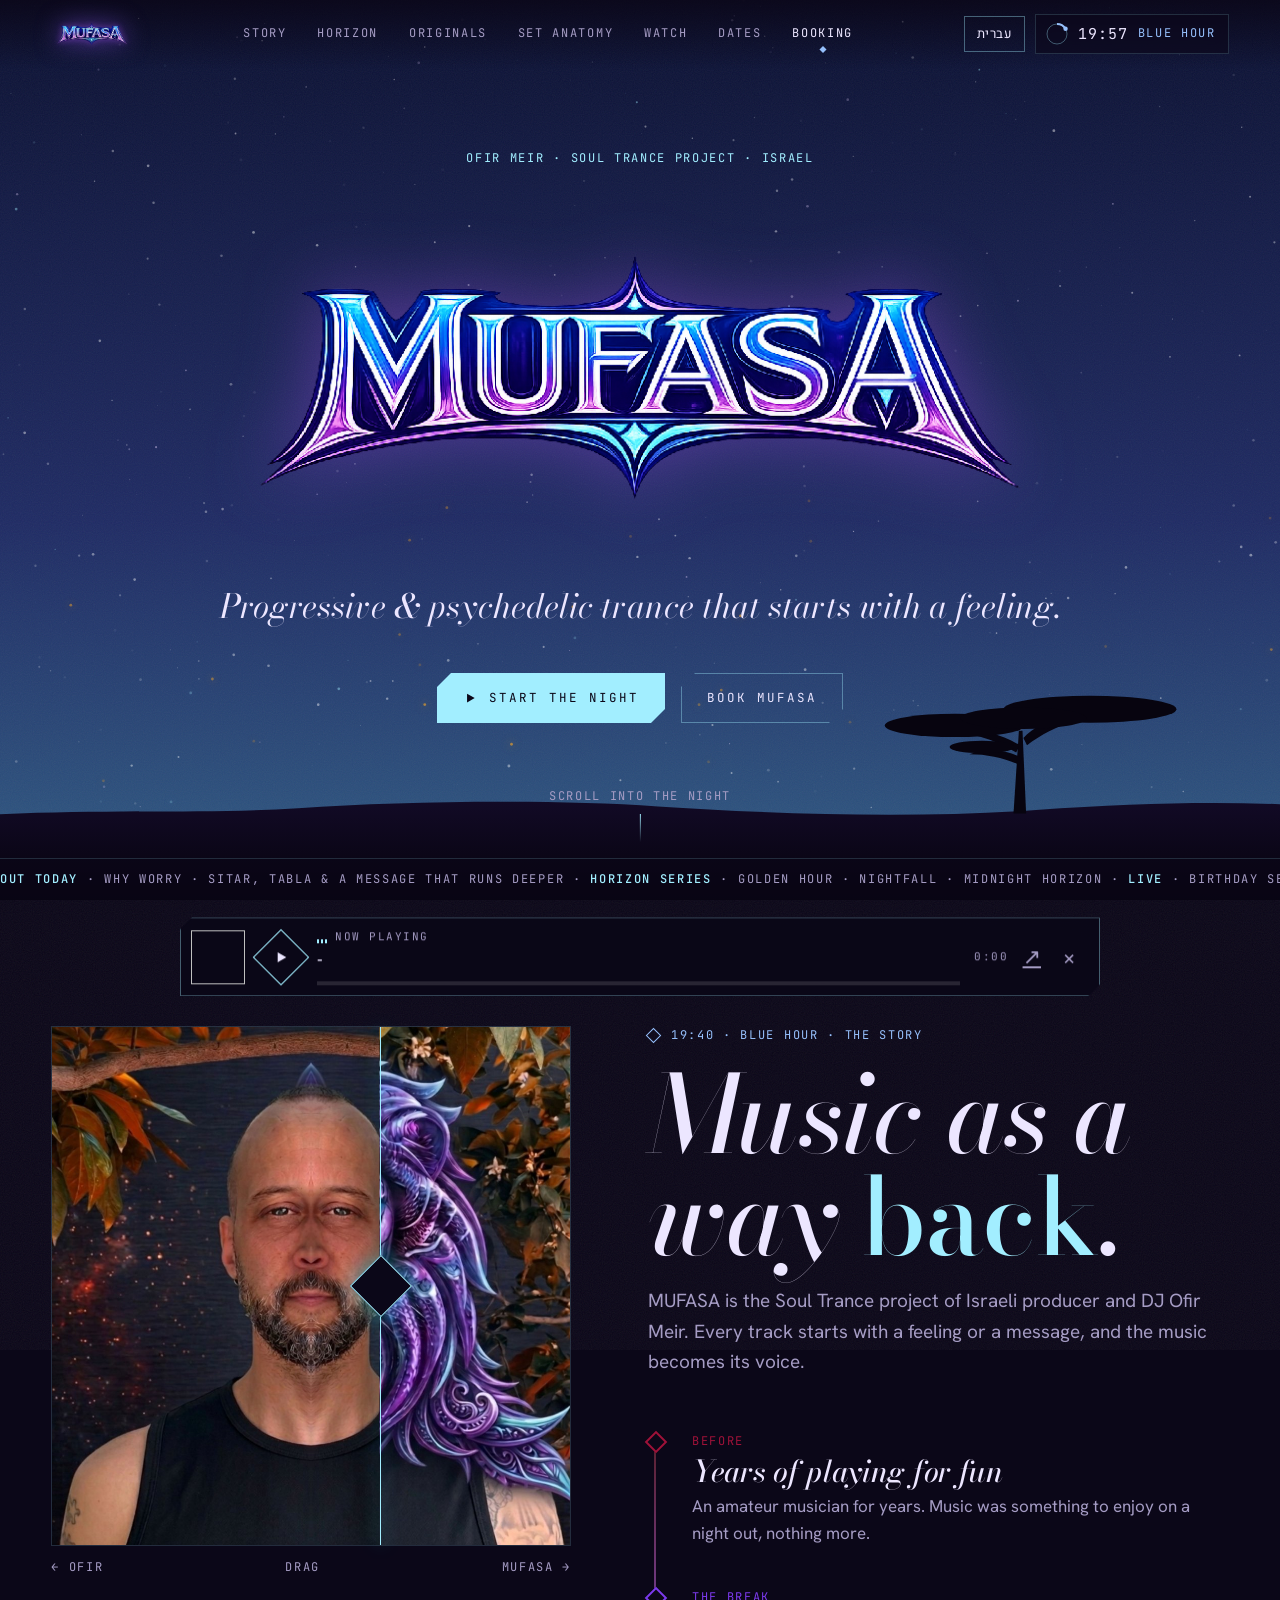
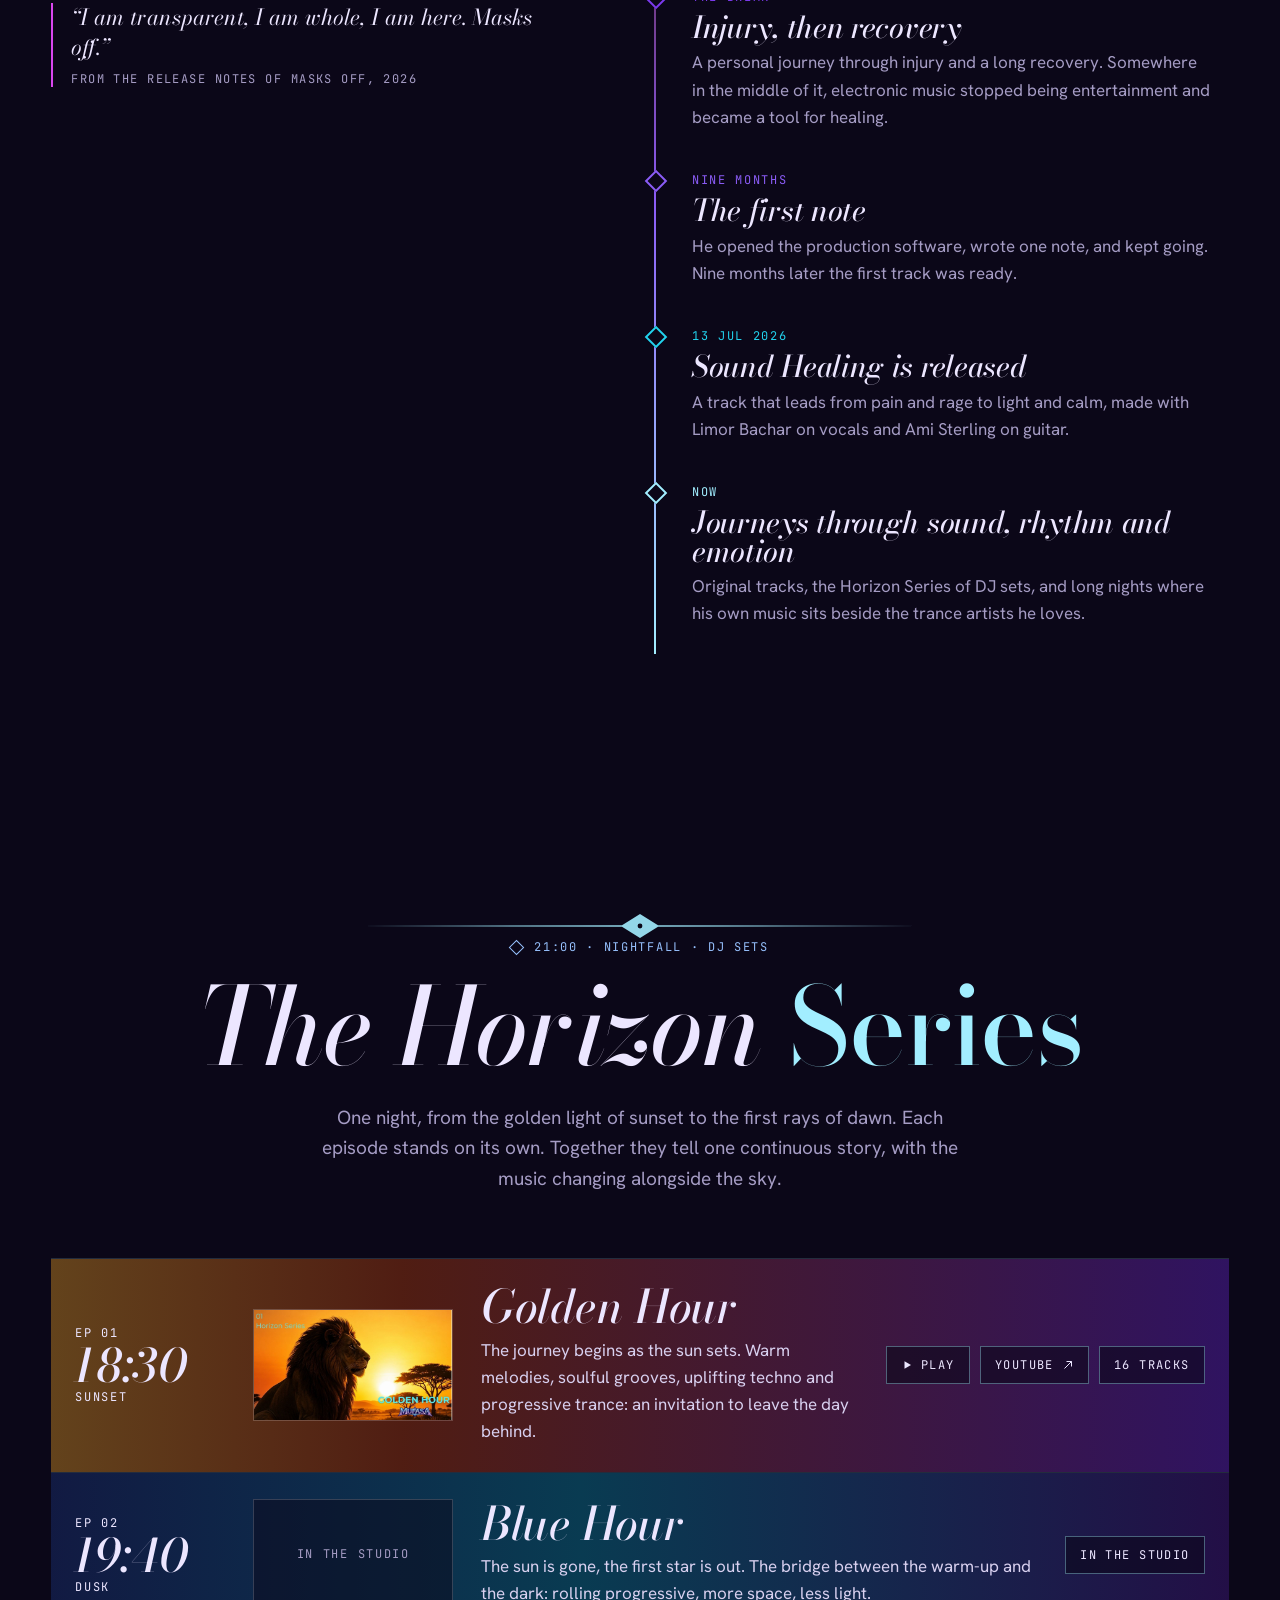
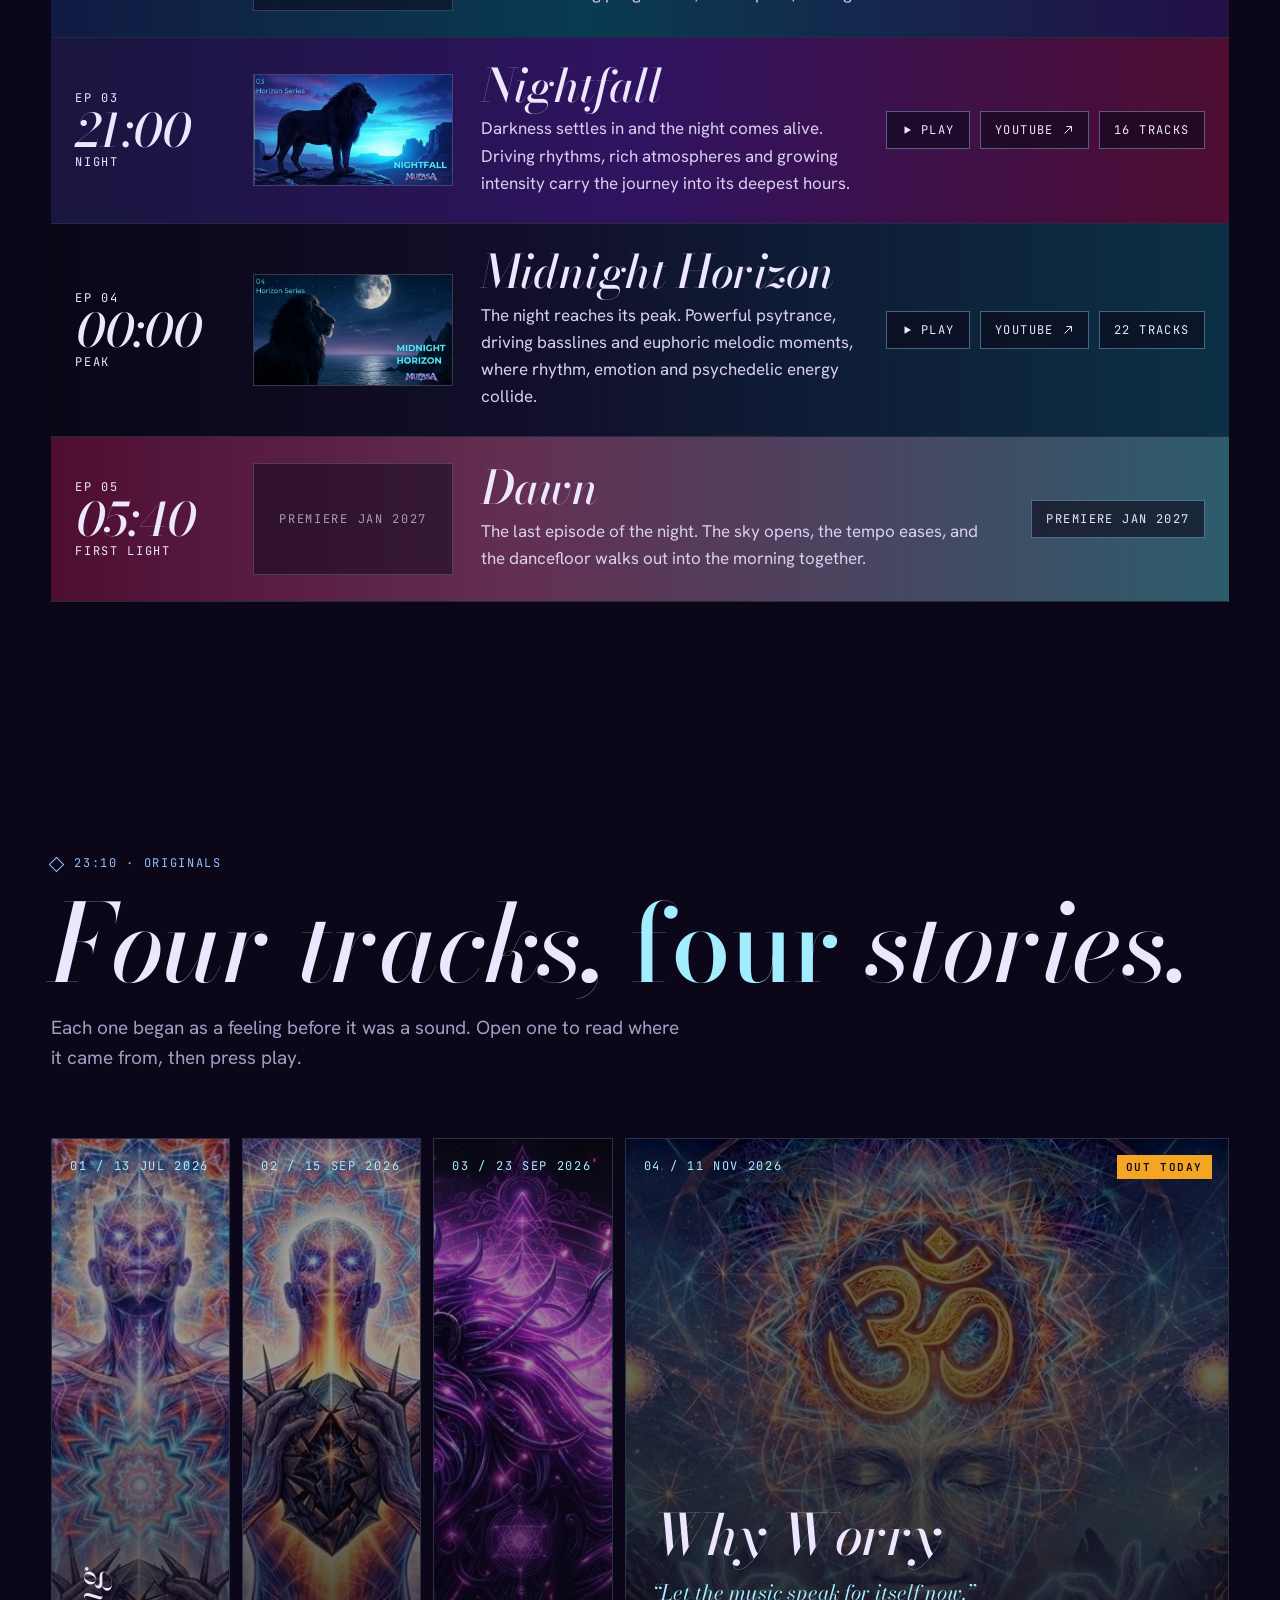
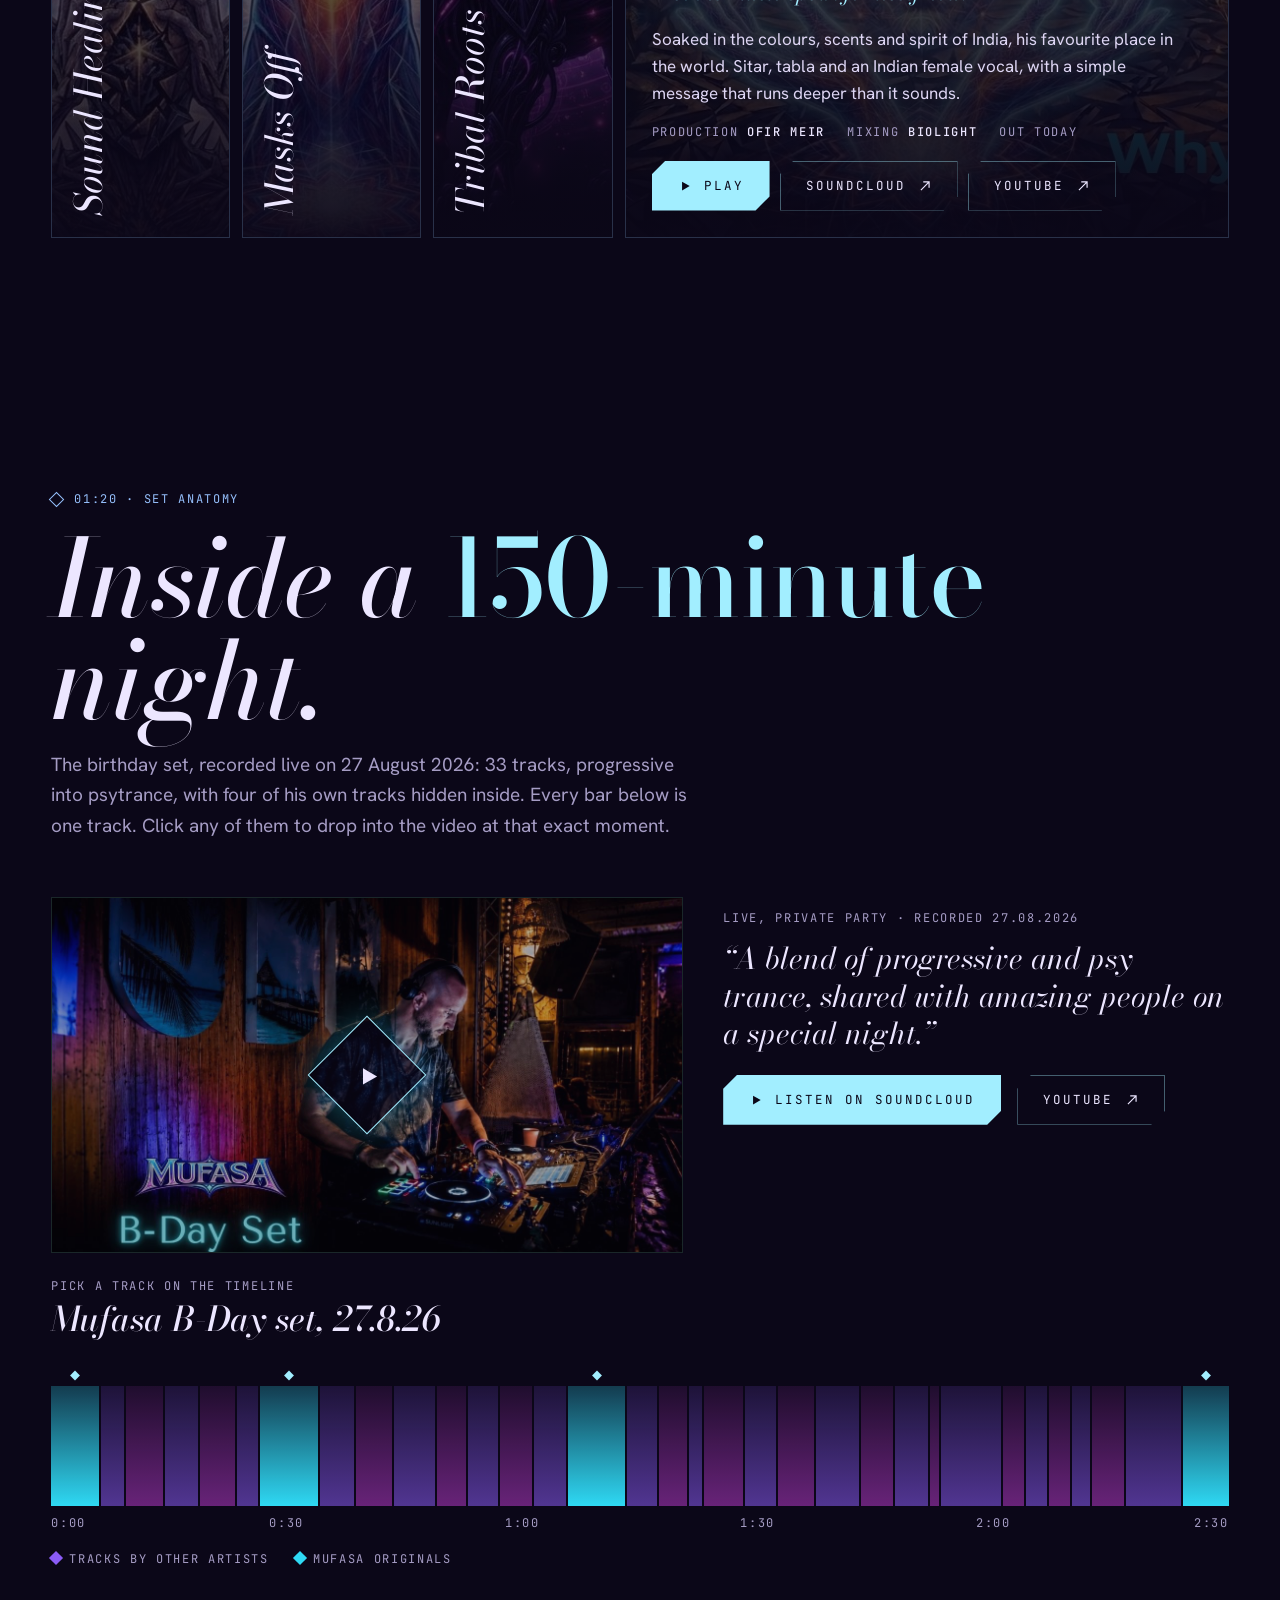
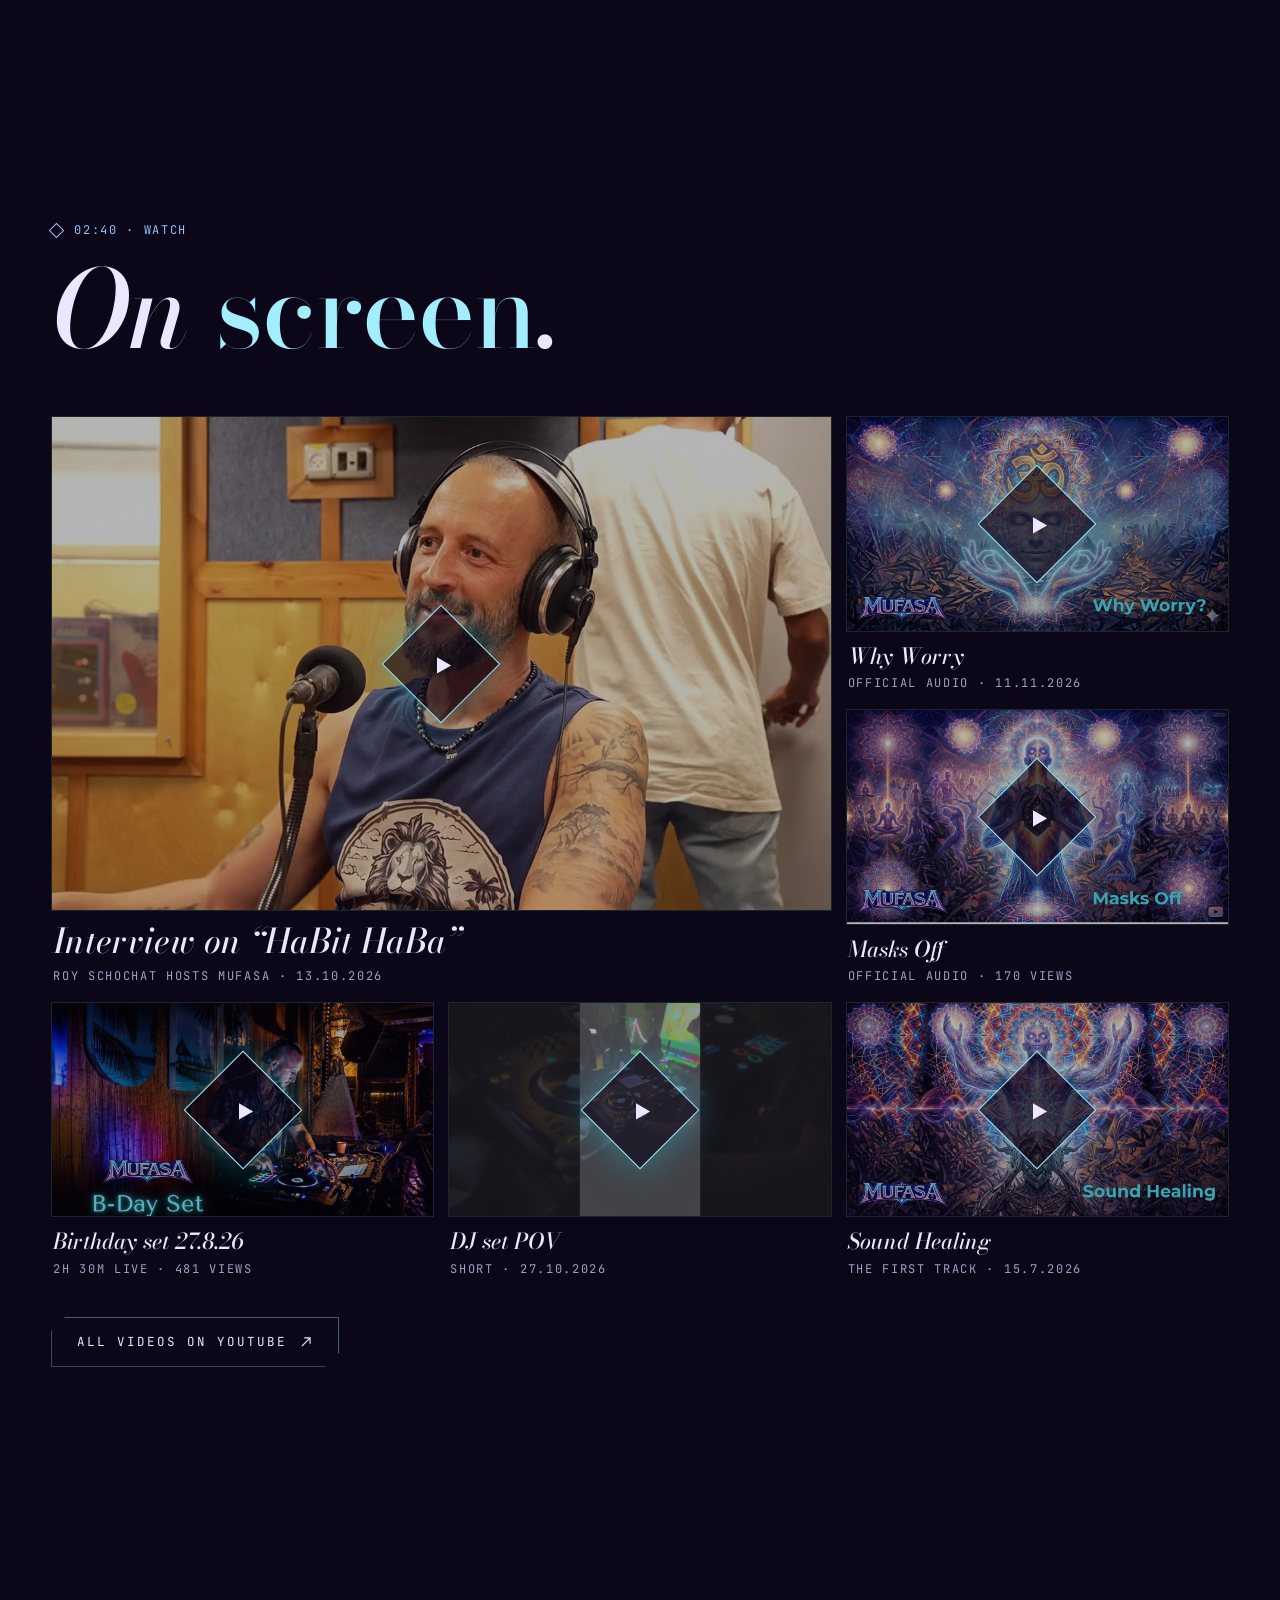
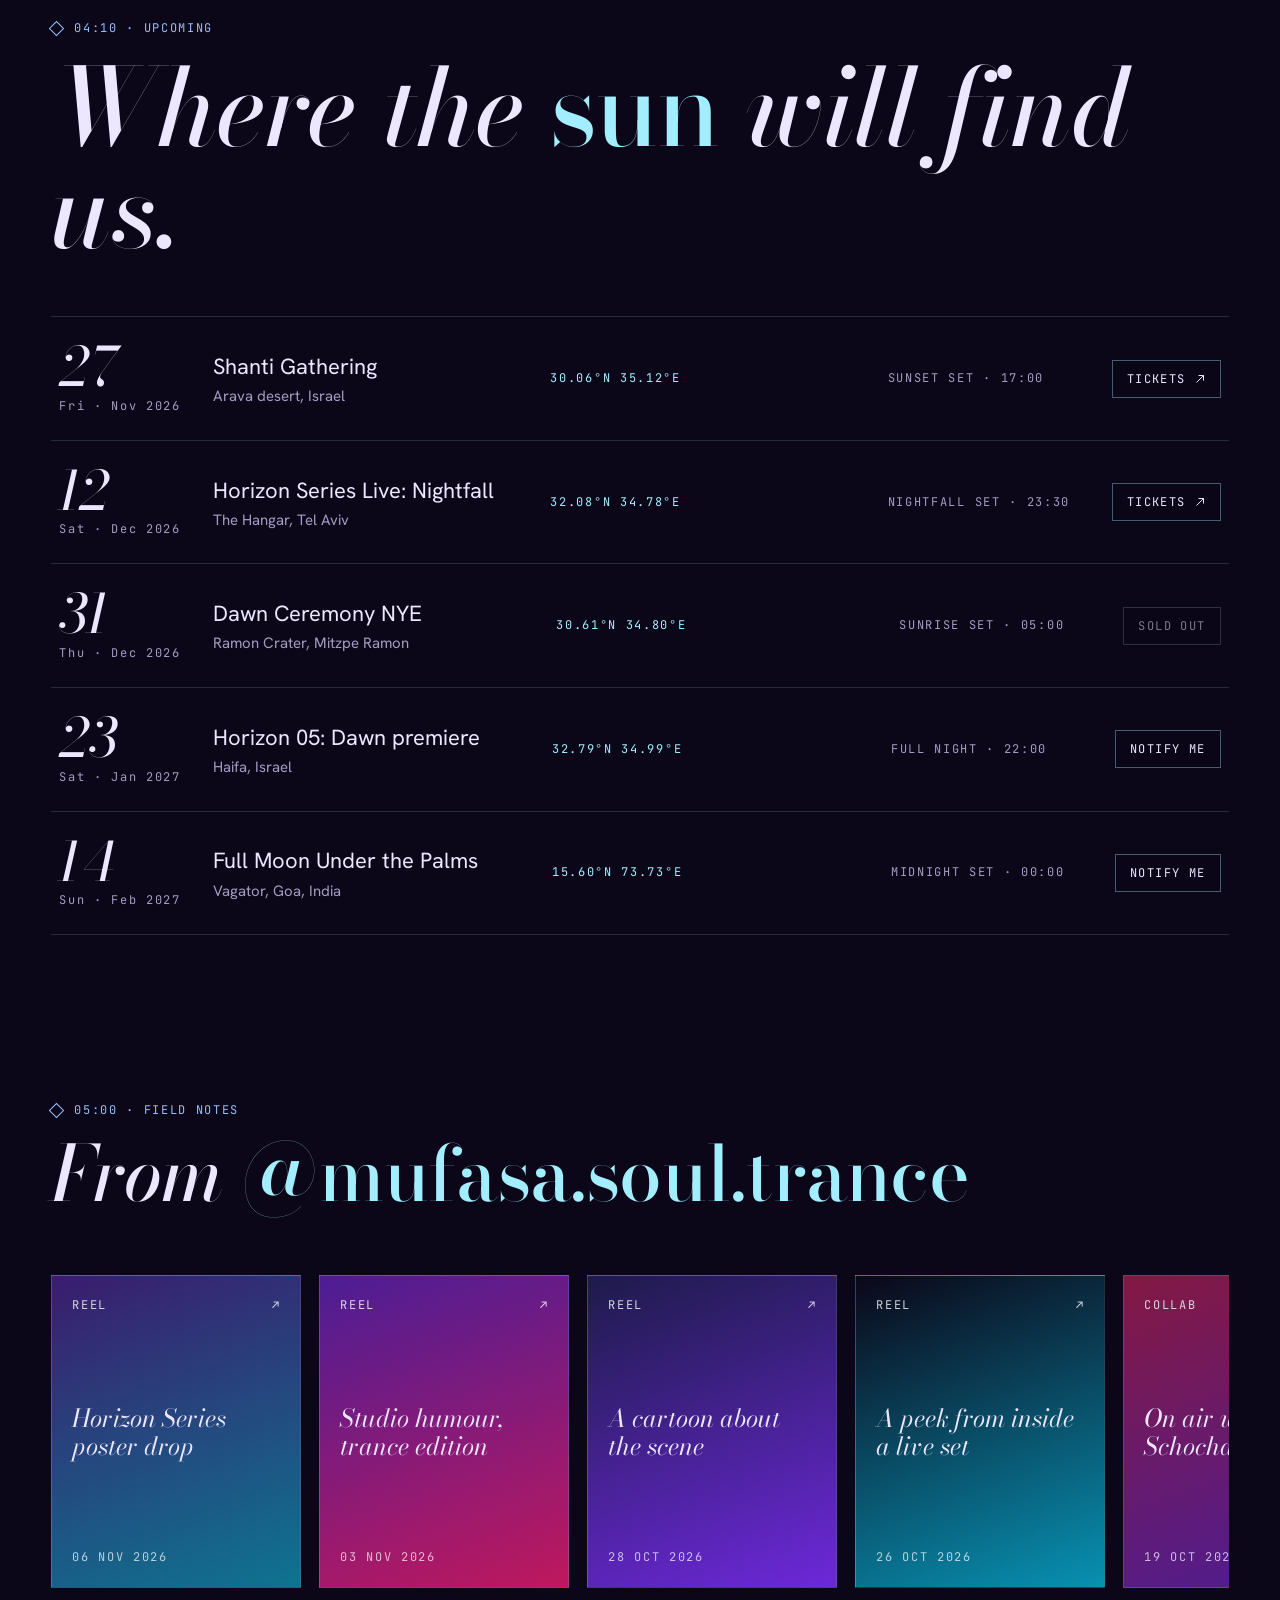
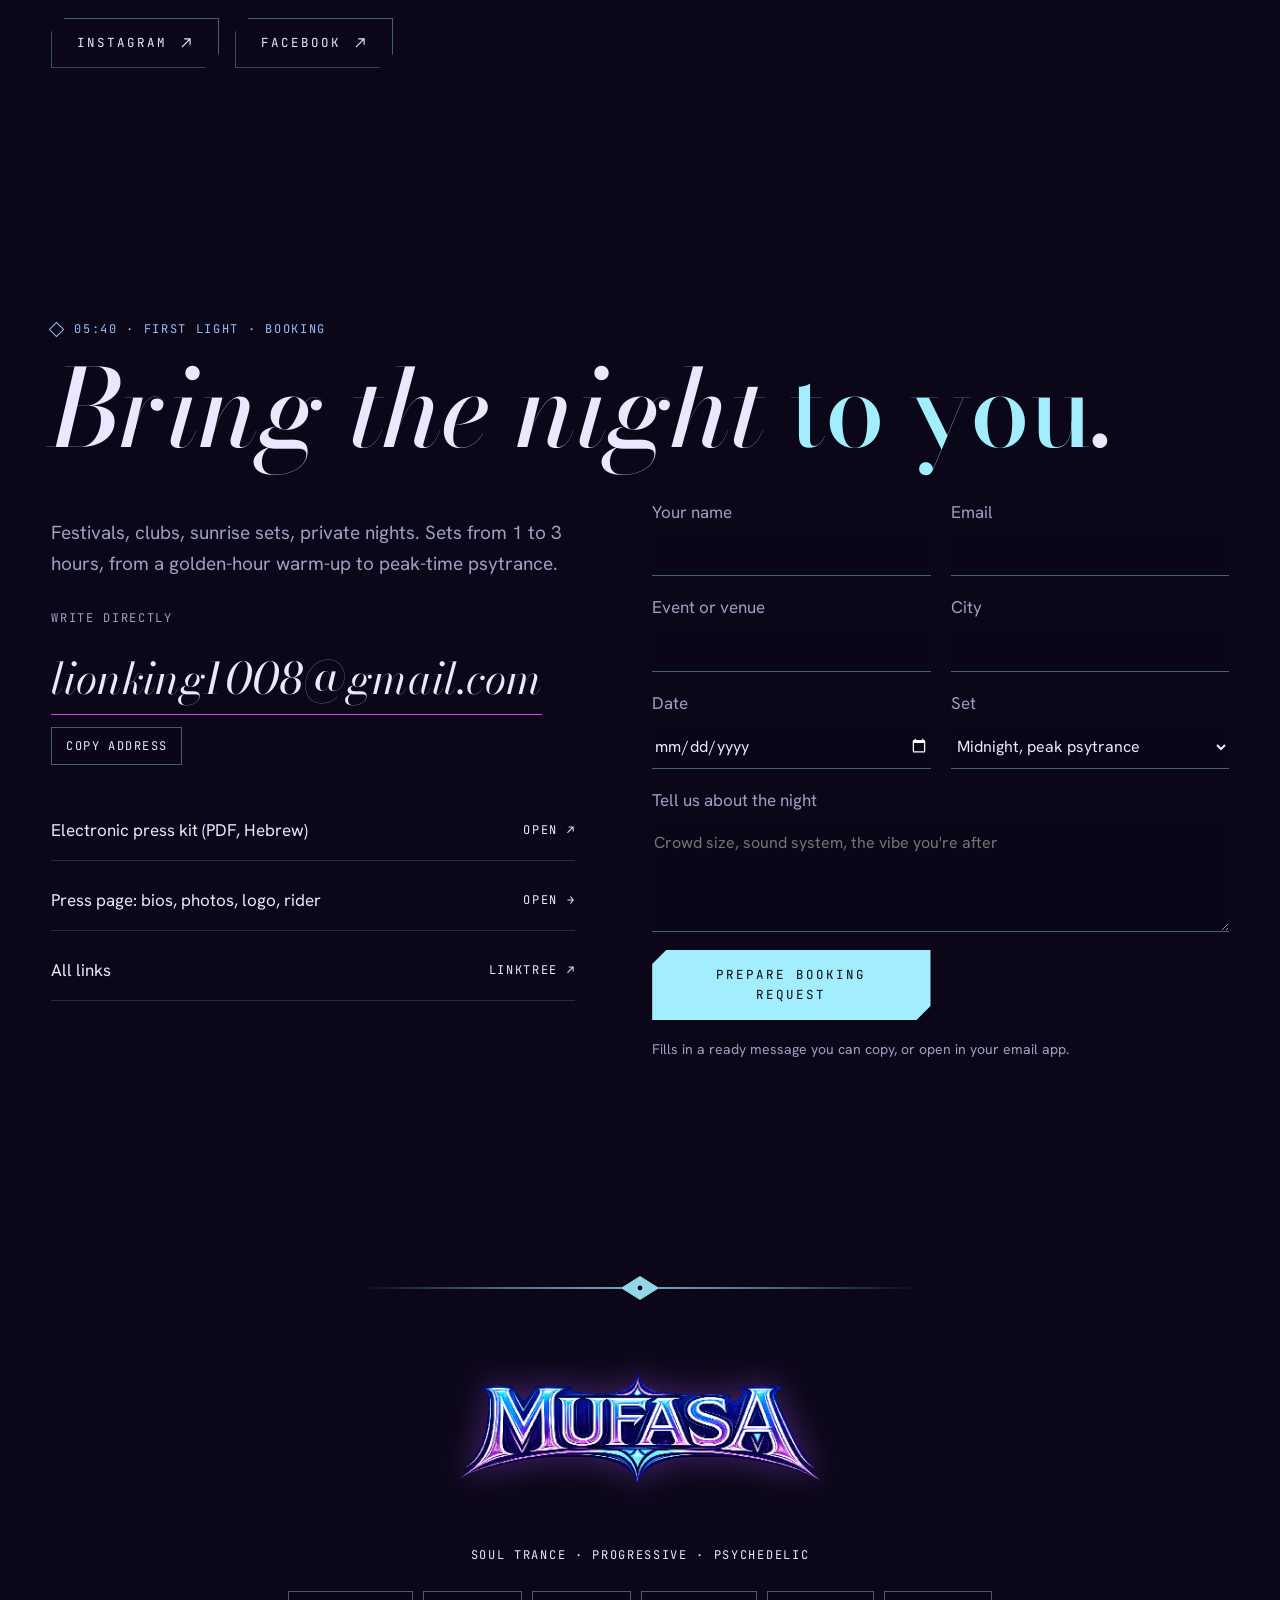
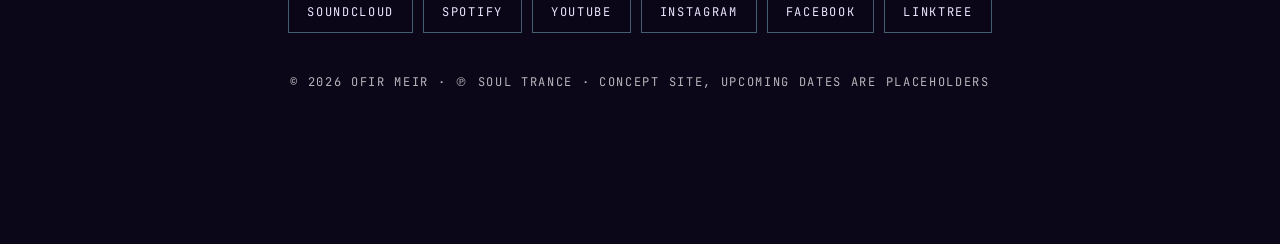
==== index.html @ 912bd228 "MUFASA concept site: one night from sunset to dawn, English and Hebrew Co-Authored-By: Claude Opus 5" ====
<!doctype html>
<html lang="en" dir="ltr">
<head>
<meta charset="utf-8">
<meta name="viewport" content="width=device-width, initial-scale=1">
<title>MUFASA Soul Trance</title>
<meta name="description" content="MUFASA is the Soul Trance project of Israeli producer and DJ Ofir Meir. Progressive and psychedelic trance with emotional storytelling.">
<meta property="og:title" content="MUFASA | Soul Trance">
<meta property="og:image" content="assets/img/ofir-lion.jpg">
<meta name="theme-color" content="#0b0718">
<link rel="icon" href="assets/img/favicon.svg" type="image/svg+xml">
<link rel="preconnect" href="https://fonts.googleapis.com">
<link rel="preconnect" href="https://fonts.gstatic.com" crossorigin>
<link href="https://fonts.googleapis.com/css2?family=Bodoni+Moda:ital,opsz,wght@0,6..96,400..700;1,6..96,400..700&family=Frank+Ruhl+Libre:wght@400;500;700&family=Heebo:wght@400;500;600&family=Hanken+Grotesk:wght@400;500;600&family=JetBrains+Mono:wght@400;500&display=swap" rel="stylesheet">
<link rel="stylesheet" href="assets/css/site.css">
<!--HEAD-END-->
</head>
<body>

<div class="sky" aria-hidden="true"></div>
<canvas id="skyCanvas" aria-hidden="true"></canvas>
<div class="grain" aria-hidden="true"></div>

<svg width="0" height="0" style="position:absolute" aria-hidden="true">
  <symbol id="spark" viewBox="0 0 560 24">
    <path d="M0 12 L262 11.2 L280 0 L298 11.2 L560 12 L298 12.8 L280 24 L262 12.8 Z" fill="currentColor" opacity=".9"/>
    <circle cx="280" cy="12" r="2.4" fill="#0b0718"/>
  </symbol>
  <symbol id="i-play" viewBox="0 0 24 24"><path d="M7 4.5v15l13-7.5z" fill="currentColor"/></symbol>
  <symbol id="i-pause" viewBox="0 0 24 24"><path d="M6 4h4.5v16H6zM13.5 4H18v16h-4.5z" fill="currentColor"/></symbol>
  <symbol id="i-arrow" viewBox="0 0 24 24"><path d="M5 19L19 5M9 5h10v10" stroke="currentColor" stroke-width="2" fill="none"/></symbol>
</svg>

<header class="bar">
  <a class="bar__mark" href="#top" aria-label="MUFASA"><img src="assets/img/mufasa-logo.png" alt="MUFASA"></a>
  <nav id="nav" class="mono" aria-label="Main">
    <a href="#story" data-i18n="nav.story">Story</a>
    <a href="#horizon" data-i18n="nav.horizon">Horizon</a>
    <a href="#originals" data-i18n="nav.originals">Originals</a>
    <a href="#anatomy" data-i18n="nav.anatomy">Set anatomy</a>
    <a href="#watch" data-i18n="nav.watch">Watch</a>
    <a href="#dates" data-i18n="nav.dates">Dates</a>
    <a href="#book" data-i18n="nav.book">Booking</a>
  </nav>
  <div class="bar__right">
    <button class="lang mono" id="langBtn" type="button" lang="he" aria-label="Switch language">עברית</button>
    <div class="clock">
      <svg class="clock__dial" viewBox="0 0 22 22" aria-hidden="true">
        <circle cx="11" cy="11" r="10" fill="none" stroke="rgba(162,238,255,.35)"/>
        <path id="dialArc" d="" fill="none" stroke="var(--phase-accent)" stroke-width="2"/>
        <circle id="dialDot" cx="11" cy="1" r="2.2" fill="var(--phase-accent)"/>
      </svg>
      <span class="clock__time" id="clockTime">18:30</span>
      <span class="clock__phase mono" id="clockPhase">Golden hour</span>
    </div>
    <button class="burger mono" id="burger" type="button" aria-expanded="false" aria-controls="nav" data-i18n="nav.menu">Menu</button>
  </div>
</header>

<main id="top">

  <section class="hero" data-phase="0">
    <div class="hero__inner">
      <p class="hero__kicker mono" data-i18n="hero.kicker">Ofir Meir &middot; Soul Trance Project &middot; Israel</p>
      <h1><img class="hero__logo" src="assets/img/mufasa-logo.png" alt="MUFASA"></h1>
      <p class="hero__line" data-i18n="hero.line">Progressive &amp; psychedelic trance that starts with a feeling.</p>
      <div class="hero__cta">
        <a class="btn" data-play="ep-01" href="https://soundcloud.com/mufasa_ofir_meir/01-rec-2026-11-05" target="_blank" rel="noopener"><svg><use href="#i-play"/></svg> <span data-i18n="hero.start">Start the night</span></a>
        <a class="btn btn--ghost" href="#book" data-i18n="hero.book">Book MUFASA</a>
      </div>
    </div>
    <svg class="horizon-svg" viewBox="0 0 1600 340" preserveAspectRatio="xMidYMax slice" aria-hidden="true">
      <defs>
        <linearGradient id="ground" x1="0" y1="0" x2="0" y2="1">
          <stop offset="0" stop-color="#120a26"/><stop offset="1" stop-color="#05030b"/>
        </linearGradient>
      </defs>
      <path d="M0 250 C180 236 300 246 420 238 S700 228 820 236 1100 250 1240 240 1480 230 1600 238 V340 H0Z" fill="url(#ground)"/>
      <g fill="#07040f">
        <path d="M1215 244 l6-92 4 0 4 92z"/>
        <path d="M1222 168 c-30 -18 -64 -20 -96 -14 c34 -2 62 4 92 22z M1226 160 c26 -26 70 -34 112 -30 c-40 4 -76 14 -108 38z M1224 182 c-18 -10 -40 -10 -58 -4 c20 0 38 4 56 12z"/>
        <ellipse cx="1150" cy="146" rx="78" ry="13"/>
        <ellipse cx="1300" cy="128" rx="96" ry="15"/>
        <ellipse cx="1226" cy="138" rx="70" ry="12"/>
        <ellipse cx="1180" cy="170" rx="36" ry="7"/>
      </g>
      <path id="grass" fill="#07040f" d=""/>
    </svg>
    <div class="scroll-hint mono"><span data-i18n="hero.scroll">Scroll into the night</span><i></i></div>
    <div class="hero__ticker mono" aria-hidden="true"><span id="ticker"></span></div>
  </section>

  <section id="story" data-phase="1">
    <div class="wrap story__grid">
      <div class="rv">
        <div class="masks" id="masks" role="slider" tabindex="0" aria-label="Masks off" aria-valuemin="0" aria-valuemax="100" aria-valuenow="50">
          <img src="assets/img/mask-human.jpg" alt="Ofir Meir">
          <img class="masks__lion" src="assets/img/mask-lion.jpg" alt="The MUFASA lion">
          <div class="masks__handle"></div>
        </div>
        <div class="masks__labels mono"><span data-i18n="masks.l">&larr; Ofir</span><span data-i18n="masks.m">Drag</span><span data-i18n="masks.r">Mufasa &rarr;</span></div>
        <p class="masks__quote" data-i18n="masks.q">&ldquo;I am transparent, I am whole, I am here. Masks off.&rdquo;<small>From the release notes of Masks Off, 2026</small></p>
      </div>
      <div>
        <p class="eyebrow mono rv" data-i18n="story.eyebrow">19:40 &middot; Blue hour &middot; The story</p>
        <h2 class="rv" data-i18n="story.h2">Music as a way <em>back</em>.</h2>
        <p class="lede rv" data-i18n="story.lede">MUFASA is the Soul Trance project of Israeli producer and DJ Ofir Meir. Every track starts with a feeling or a message, and the music becomes its voice.</p>
        <ol class="path">
          <li class="rv" style="--dot:#9f1239"><span class="mono" data-i18n="p1.k">Before</span><h3 data-i18n="p1.h">Years of playing for fun</h3><p data-i18n="p1.p">An amateur musician for years. Music was something to enjoy on a night out, nothing more.</p></li>
          <li class="rv" style="--dot:#7c3aed"><span class="mono" data-i18n="p2.k">The break</span><h3 data-i18n="p2.h">Injury, then recovery</h3><p data-i18n="p2.p">A personal journey through injury and a long recovery. Somewhere in the middle of it, electronic music stopped being entertainment and became a tool for healing.</p></li>
          <li class="rv" style="--dot:#8b5cf6"><span class="mono" data-i18n="p3.k">Nine months</span><h3 data-i18n="p3.h">The first note</h3><p data-i18n="p3.p">He opened the production software, wrote one note, and kept going. Nine months later the first track was ready.</p></li>
          <li class="rv" style="--dot:#22d3ee"><span class="mono" data-i18n="p4.k">13 Jul 2026</span><h3 data-i18n="p4.h">Sound Healing is released</h3><p data-i18n="p4.p">A track that leads from pain and rage to light and calm, made with Limor Bachar on vocals and Ami Sterling on guitar.</p></li>
          <li class="rv" style="--dot:#a2eeff"><span class="mono" data-i18n="p5.k">Now</span><h3 data-i18n="p5.h">Journeys through sound, rhythm and emotion</h3><p data-i18n="p5.p">Original tracks, the Horizon Series of DJ sets, and long nights where his own music sits beside the trance artists he loves.</p></li>
        </ol>
      </div>
    </div>
  </section>

  <section id="horizon" data-phase="2">
    <div class="wrap">
      <svg class="spark rv" aria-hidden="true"><use href="#spark"/></svg>
      <p class="eyebrow mono rv center" data-i18n="hz.eyebrow">21:00 &middot; Nightfall &middot; DJ sets</p>
      <h2 class="rv center" data-i18n="hz.h2">The Horizon <em>Series</em></h2>
      <p class="lede rv center" data-i18n="hz.lede">One night, from the golden light of sunset to the first rays of dawn. Each episode stands on its own. Together they tell one continuous story, with the music changing alongside the sky.</p>
      <div class="strata" id="strata"></div>
    </div>
  </section>

  <section id="originals" data-phase="3">
    <div class="wrap">
      <p class="eyebrow mono rv" data-i18n="or.eyebrow">23:10 &middot; Originals</p>
      <h2 class="rv" data-i18n="or.h2">Four tracks, <em>four</em> stories.</h2>
      <p class="lede rv" data-i18n="or.lede">Each one began as a feeling before it was a sound. Open one to read where it came from, then press play.</p>
      <div class="slabs" id="slabs"></div>
    </div>
  </section>

  <section id="anatomy" data-phase="3.4">
    <div class="wrap">
      <p class="eyebrow mono rv" data-i18n="an.eyebrow">01:20 &middot; Set anatomy</p>
      <h2 class="rv" data-i18n="an.h2">Inside a <em>150-minute</em> night.</h2>
      <p class="lede rv" data-i18n="an.lede">The birthday set, recorded live on 27 August 2026: 33 tracks, progressive into psytrance, with four of his own tracks hidden inside. Every bar below is one track. Click any of them to drop into the video at that exact moment.</p>
      <div class="anatomy__stage">
        <div class="rv">
          <div class="yt-frame" id="bdayFrame"></div>
          <div class="now-track" id="nowTrack"><span class="mono" data-i18n="an.pick">Pick a track on the timeline</span><strong>Mufasa B-Day set, 27.8.26</strong></div>
        </div>
        <div class="rv">
          <p class="mono" style="color:var(--mist)" data-i18n="an.meta">Live, private party &middot; Recorded 27.08.2026</p>
          <p class="big-quote" data-i18n="an.quote">&ldquo;A blend of progressive and psy trance, shared with amazing people on a special night.&rdquo;</p>
          <div class="hero__cta start">
            <a class="btn" data-play="bday" href="https://soundcloud.com/mufasa_ofir_meir/mufasa-b-day-set-27-8-26" target="_blank" rel="noopener"><svg><use href="#i-play"/></svg> <span data-i18n="an.sc">Listen on SoundCloud</span></a>
            <a class="btn btn--ghost" href="https://www.youtube.com/watch?v=07K_ATuu5UI" target="_blank" rel="noopener">YouTube <svg><use href="#i-arrow"/></svg></a>
          </div>
        </div>
      </div>
      <div class="timeline rv">
        <div class="timeline__bar" id="timeline" role="list" aria-label="Birthday set tracks"></div>
        <div class="timeline__ticks mono" id="ticks"></div>
        <div class="timeline__legend mono"><span><i></i><span data-i18n="an.lg1">Tracks by other artists</span></span><span><i class="c"></i><span data-i18n="an.lg2">MUFASA originals</span></span></div>
      </div>
    </div>
  </section>

  <section id="watch" data-phase="3.8">
    <div class="wrap">
      <p class="eyebrow mono rv" data-i18n="w.eyebrow">02:40 &middot; Watch</p>
      <h2 class="rv" data-i18n="w.h2">On <em>screen</em>.</h2>
      <div class="reel" id="reel"></div>
      <div class="hero__cta rv start" style="margin-top:36px">
        <a class="btn btn--ghost" href="https://www.youtube.com/@MufasaSoulTrance" target="_blank" rel="noopener"><span data-i18n="w.all">All videos on YouTube</span> <svg><use href="#i-arrow"/></svg></a>
      </div>
    </div>
  </section>

  <section id="dates" data-phase="4.2">
    <div class="wrap">
      <p class="eyebrow mono rv" data-i18n="d.eyebrow">04:10 &middot; Upcoming</p>
      <h2 class="rv" data-i18n="d.h2">Where the <em>sun</em> will find us.</h2>
      <div class="dates" id="datesList"></div>
    </div>
  </section>

  <section id="notes" data-phase="4.5" style="padding-top:40px">
    <div class="wrap">
      <p class="eyebrow mono rv" data-i18n="n.eyebrow">05:00 &middot; Field notes</p>
      <h2 class="rv h2-sm" data-i18n="n.h2">From <em>@mufasa.soul.trance</em></h2>
      <div class="notes" id="notesList"></div>
      <div class="hero__cta start">
        <a class="btn btn--ghost" href="https://www.instagram.com/mufasa.soul.trance/" target="_blank" rel="noopener">Instagram <svg><use href="#i-arrow"/></svg></a>
        <a class="btn btn--ghost" href="https://www.facebook.com/profile.php?id=61590630098518" target="_blank" rel="noopener">Facebook <svg><use href="#i-arrow"/></svg></a>
      </div>
    </div>
  </section>

  <section id="book" data-phase="5">
    <div class="wrap">
      <p class="eyebrow mono rv" data-i18n="b.eyebrow">05:40 &middot; First light &middot; Booking</p>
      <h2 class="rv" data-i18n="b.h2">Bring the night <em>to you</em>.</h2>
      <div class="book__grid">
        <div class="rv">
          <p class="lede" data-i18n="b.lede">Festivals, clubs, sunrise sets, private nights. Sets from 1 to 3 hours, from a golden-hour warm-up to peak-time psytrance.</p>
          <p class="mono" style="color:var(--mist);margin-top:30px" data-i18n="b.write">Write directly</p>
          <p class="book__mail" id="mailAddr" dir="ltr">lionking1008@gmail.com</p>
          <button class="chip" type="button" id="copyMail" data-i18n="b.copyMail">Copy address</button>
          <div class="kit">
            <a href="https://drive.google.com/file/d/1Fjq1RikZKZyQO_E6P6zsSL9gJOrPjirK/view" target="_blank" rel="noopener"><span data-i18n="b.kit1">Electronic press kit (PDF, Hebrew)</span><span class="mono"><span data-i18n="b.open">Open</span> &nearr;</span></a>
            <a href="press.html" id="pressLink"><span data-i18n="b.kit2">Press page: bios, photos, logo, rider</span><span class="mono"><span data-i18n="b.open">Open</span> &rarr;</span></a>
            <a href="https://linktr.ee/mufasa.soul.trance" target="_blank" rel="noopener"><span data-i18n="b.kit3">All links</span><span class="mono">Linktree &nearr;</span></a>
          </div>
        </div>
        <div class="rv">
          <form class="form" id="bookForm">
            <label for="f-name"><span data-i18n="f.name">Your name</span><input id="f-name" name="name" required autocomplete="name"></label>
            <label for="f-email"><span data-i18n="f.email">Email</span><input id="f-email" name="email" type="email" required autocomplete="email" dir="ltr"></label>
            <label for="f-event"><span data-i18n="f.event">Event or venue</span><input id="f-event" name="event" required></label>
            <label for="f-city"><span data-i18n="f.city">City</span><input id="f-city" name="city"></label>
            <label for="f-date"><span data-i18n="f.date">Date</span><input id="f-date" name="date" type="date"></label>
            <label for="f-slot"><span data-i18n="f.slot">Set</span>
              <select id="f-slot" name="slot">
                <option value="o1" data-i18n="f.o1">Golden hour warm-up</option>
                <option value="o2" data-i18n="f.o2">Nightfall, progressive</option>
                <option value="o3" data-i18n="f.o3" selected>Midnight, peak psytrance</option>
                <option value="o4" data-i18n="f.o4">Sunrise closing set</option>
                <option value="o5" data-i18n="f.o5">A full Horizon night (3h)</option>
              </select>
            </label>
            <label class="full" for="f-msg"><span data-i18n="f.msg">Tell us about the night</span><textarea id="f-msg" name="msg" data-i18n-ph="f.msgPh" placeholder="Crowd size, sound system, the vibe you're after"></textarea></label>
            <button class="btn" type="submit" data-i18n="f.submit">Prepare booking request</button>
            <p class="form__note" data-i18n="f.note">Fills in a ready message you can copy, or open in your email app.</p>
          </form>
          <div class="ready" id="ready" hidden>
            <p class="mono" data-i18n="f.ready">Your message is ready. Copy it and send it to lionking1008@gmail.com.</p>
            <pre id="readyText"></pre>
            <div class="hero__cta start">
              <button class="btn" type="button" id="copyMsg" data-i18n="f.copy">Copy message</button>
              <a class="btn btn--ghost" id="mailApp" href="mailto:lionking1008@gmail.com" data-i18n="f.mailapp">Open in email app</a>
            </div>
          </div>
        </div>
      </div>
    </div>
  </section>

  <footer class="foot">
    <svg class="spark" aria-hidden="true" style="margin-bottom:40px"><use href="#spark"/></svg>
    <img class="foot__logo" src="assets/img/mufasa-logo.png" alt="MUFASA">
    <p class="mono">Soul Trance &middot; Progressive &middot; Psychedelic</p>
    <div class="platforms">
      <a href="https://soundcloud.com/mufasa_ofir_meir" target="_blank" rel="noopener">SoundCloud</a>
      <a href="https://open.spotify.com/artist/0R10ImF36hKI8UydOtklN6" target="_blank" rel="noopener">Spotify</a>
      <a href="https://www.youtube.com/@MufasaSoulTrance" target="_blank" rel="noopener">YouTube</a>
      <a href="https://www.instagram.com/mufasa.soul.trance/" target="_blank" rel="noopener">Instagram</a>
      <a href="https://www.facebook.com/profile.php?id=61590630098518" target="_blank" rel="noopener">Facebook</a>
      <a href="https://linktr.ee/mufasa.soul.trance" target="_blank" rel="noopener">Linktree</a>
    </div>
    <p class="foot__small mono" data-i18n="foot.small">&copy; 2026 Ofir Meir &middot; &#8471; Soul Trance &middot; Concept site, upcoming dates are placeholders</p>
  </footer>
</main>

<div class="dock" id="dock" aria-live="polite">
  <img class="dock__art" id="dockArt" alt="">
  <button class="dock__pp" id="dockPP" type="button" aria-label="Play or pause"><svg><use href="#i-play" id="dockIcon"/></svg></button>
  <div class="dock__info">
    <div class="dock__sub mono"><span class="dock__eq"><i></i><i></i><i></i></span><span id="dockSub">Now playing</span></div>
    <div class="dock__title" id="dockTitle">-</div>
    <div class="dock__track" id="dockTrack"><div class="dock__fill" id="dockFill"></div></div>
  </div>
  <div class="dock__right">
    <span class="dock__time mono" id="dockTime">0:00</span>
    <a class="dock__close" id="dockOpen" href="#" target="_blank" rel="noopener" aria-label="Open on SoundCloud">&nearr;</a>
    <button class="dock__close" id="dockClose" type="button" aria-label="Close player">&times;</button>
  </div>
</div>
<!--PLAYER-START-->
<iframe id="scWidget" title="SoundCloud player" allow="autoplay" src="https://w.soundcloud.com/player/?url=https%3A//api.soundcloud.com/tracks/2432885223&auto_play=false"></iframe>
<script src="https://w.soundcloud.com/player/api.js"></script>
<!--PLAYER-END-->
<div class="tip" id="tip"></div>

<script src="assets/js/data.js"></script>
<script src="assets/js/i18n.js"></script>
<script src="assets/js/sky.js"></script>
<script src="assets/js/site.js"></script>
</body>
</html>
---- assets/css/site.css ----
/* MUFASA, Soul Trance. One page, one night.
   Palette pulled from the EPK logo: chrome cyan, violet, magenta glow on deep night. */

/* Layout: one long night, the sky behind everything is the time of night. Single dark look by design. */
:root {
  color-scheme: dark;
  --night: #0b0718;
  --ink: #120c26;
  --violet: #8b5cf6;
  --violet-hi: #b794ff;
  --magenta: #d946ef;
  --cyan: #2fd9f4;
  --cyan-hi: #a2eeff;
  --amber: #f5a524;
  --bone: #ece6ff;
  --mist: #a59cc4;
  --line: rgba(162, 238, 255, .16);
  --line-strong: rgba(162, 238, 255, .38);

  /* driven by the sky engine */
  --sky-top: #1a1036;
  --sky-mid: #4a2a6e;
  --sky-low: #d9822b;
  --phase-accent: var(--amber);

  --f-display: "Bodoni Moda", "Frank Ruhl Libre", "Didot", serif;
  --f-body: "Hanken Grotesk", "Heebo", system-ui, sans-serif;
  --f-mono: "JetBrains Mono", "Heebo", ui-monospace, monospace;

  --gutter: clamp(16px, 4vw, 56px);
  --beat: .4348s; /* one beat at 138 BPM */
}

* { box-sizing: border-box; }
html { scroll-behavior: smooth; }
body {
  margin: 0;
  background: var(--night);
  color: var(--bone);
  font: 400 17px/1.6 var(--f-body);
  overflow-x: hidden;
  -webkit-font-smoothing: antialiased;
}
img { max-width: 100%; display: block; }
a { color: inherit; }
button { font: inherit; color: inherit; }
::selection { background: var(--magenta); color: #fff; }

.mono { font-family: var(--f-mono); font-size: 12px; letter-spacing: .14em; text-transform: uppercase; }
.vh { position: absolute; width: 1px; height: 1px; overflow: hidden; clip: rect(0 0 0 0); }

/* ---------- the sky ---------- */
.sky {
  position: fixed; inset: 0; z-index: -2;
  background: linear-gradient(180deg, var(--sky-top) 0%, var(--sky-mid) 58%, var(--sky-low) 100%);
}
#skyCanvas { position: fixed; inset: 0; z-index: -1; width: 100%; height: 100%; pointer-events: none; }
.grain {
  position: fixed; inset: -50%; z-index: 0; pointer-events: none; opacity: .07;
  background-image: url("data:image/svg+xml,%3Csvg xmlns='http://www.w3.org/2000/svg' width='180' height='180'%3E%3Cfilter id='n'%3E%3CfeTurbulence type='fractalNoise' baseFrequency='.9' numOctaves='2' stitchTiles='stitch'/%3E%3C/filter%3E%3Crect width='100%25' height='100%25' filter='url(%23n)'/%3E%3C/svg%3E");
  animation: grain 1.2s steps(6) infinite;
}
@keyframes grain { 0%{transform:translate(0,0)} 33%{transform:translate(-3%,2%)} 66%{transform:translate(2%,-3%)} 100%{transform:translate(0,0)} }

/* ---------- top bar ---------- */
.bar {
  position: fixed; top: 0; left: 0; right: 0; z-index: 50;
  display: grid; grid-template-columns: auto 1fr auto; align-items: center; gap: 24px;
  padding: 14px var(--gutter);
  background: linear-gradient(180deg, rgba(11,7,24,.85), rgba(11,7,24,0));
}
.bar__mark img { height: 34px; width: auto; filter: drop-shadow(0 0 12px rgba(139,92,246,.6)); }
.bar nav { display: flex; justify-content: center; gap: clamp(14px, 2.4vw, 34px); }
.bar nav a { text-decoration: none; color: var(--mist); transition: color .2s; position: relative; }
.bar nav a:hover, .bar nav a.is-here { color: var(--bone); }
.bar nav a.is-here::after { content:""; position:absolute; left:50%; bottom:-8px; width:5px; height:5px; background: var(--phase-accent); transform: translateX(-50%) rotate(45deg); }
.clock {
  display: flex; align-items: center; gap: 10px;
  border: 1px solid var(--line); padding: 7px 12px 7px 10px;
  background: rgba(11,7,24,.55); backdrop-filter: blur(6px);
}
.clock__dial { width: 22px; height: 22px; }
.clock__time { font-family: var(--f-mono); font-size: 15px; color: var(--bone); letter-spacing: .06em; }
.clock__phase { color: var(--phase-accent); }
.burger { display: none; background: none; border: 1px solid var(--line); padding: 8px 10px; cursor: pointer; }

/* ---------- ornaments (taken from the logo's star points) ---------- */
.spark { display: block; width: min(560px, 80vw); height: 24px; margin: 0 auto; color: var(--cyan-hi); }
.eyebrow { display: flex; align-items: center; gap: 12px; color: var(--phase-accent); margin: 0 0 18px; }
.eyebrow::before { content: ""; width: 9px; height: 9px; border: 1px solid currentColor; transform: rotate(45deg); }

h1, h2, h3 { font-family: var(--f-display); font-weight: 500; margin: 0; line-height: .95; letter-spacing: -.01em; }
h2 { font-size: clamp(48px, 8.4vw, 132px); font-style: italic; }
h2 em { font-style: normal; color: var(--cyan-hi); }
.lede { max-width: 58ch; color: var(--mist); font-size: 19px; }

section { position: relative; padding: clamp(96px, 14vh, 170px) var(--gutter); }
.wrap { max-width: 1320px; margin: 0 auto; }

/* ---------- hero ---------- */
.hero {
  min-height: 100svh; display: grid; place-items: center; text-align: center;
  padding-top: 110px; padding-bottom: 150px; overflow: hidden;
}
.hero__inner { position: relative; z-index: 2; }
.hero__kicker { color: var(--cyan-hi); margin-bottom: 26px; }
.hero__logo {
  width: min(880px, 92vw); margin: 0 auto;
  animation: breathe calc(var(--beat) * 8) ease-in-out infinite;
}
@keyframes breathe {
  0%,100% { filter: drop-shadow(0 0 22px rgba(139,92,246,.35)); transform: scale(1); }
  50% { filter: drop-shadow(0 0 48px rgba(47,217,244,.55)); transform: scale(1.012); }
}
.hero__line { font-family: var(--f-display); font-style: italic; font-size: clamp(22px, 2.6vw, 34px); margin: 18px 0 40px; color: var(--bone); }
.hero__cta { display: flex; gap: 16px; justify-content: center; flex-wrap: wrap; }
.horizon-svg { position: absolute; left: 0; right: 0; bottom: 0; width: 100%; height: 34vh; z-index: 1; pointer-events: none; }
.hero__ticker {
  position: absolute; bottom: 0; left: 0; right: 0; z-index: 3;
  border-top: 1px solid var(--line); background: rgba(11,7,24,.7);
  overflow: hidden; white-space: nowrap; padding: 11px 0;
}
.hero__ticker span { display: inline-block; padding-right: 40px; animation: tick 38s linear infinite; color: var(--mist); }
.hero__ticker b { color: var(--cyan-hi); font-weight: 500; }
@keyframes tick { to { transform: translateX(-50%); } }
.scroll-hint { position: absolute; bottom: 58px; left: 50%; transform: translateX(-50%); z-index: 3; color: var(--mist); display: flex; flex-direction: column; align-items: center; gap: 8px; }
.scroll-hint i { width: 1px; height: 28px; background: linear-gradient(var(--cyan-hi), transparent); animation: drip 2s ease-in-out infinite; }
@keyframes drip { 0%{transform:scaleY(0);transform-origin:top} 50%{transform:scaleY(1);transform-origin:top} 51%{transform-origin:bottom} 100%{transform:scaleY(0);transform-origin:bottom} }

/* ---------- buttons: cut corners like the logo's blade tips ---------- */
.btn {
  --c: var(--cyan-hi);
  display: inline-flex; align-items: center; gap: 12px;
  padding: 15px 26px; border: 0; cursor: pointer; text-decoration: none;
  font-family: var(--f-mono); font-size: 12.5px; letter-spacing: .16em; text-transform: uppercase;
  color: var(--night); background: var(--c);
  clip-path: polygon(14px 0, 100% 0, 100% calc(100% - 14px), calc(100% - 14px) 100%, 0 100%, 0 14px);
  transition: transform .2s, background .2s;
}
.btn:hover { transform: translateY(-2px); background: #fff; }
.btn--ghost { background: transparent; color: var(--bone); box-shadow: inset 0 0 0 1px var(--line-strong); }
.btn--ghost:hover { background: rgba(162,238,255,.08); }
.btn svg { width: 14px; height: 14px; }

/* ---------- story ---------- */
.story__grid { display: grid; grid-template-columns: minmax(300px, 520px) 1fr; gap: clamp(36px, 6vw, 96px); align-items: start; }
.masks { position: relative; aspect-ratio: 1; user-select: none; touch-action: pan-y; cursor: ew-resize; border: 1px solid var(--line); }
.masks img { position: absolute; inset: 0; width: 100%; height: 100%; object-fit: cover; pointer-events: none; }
.masks__lion { clip-path: inset(0 0 0 var(--cut, 50%)); }
.masks__handle { position: absolute; top: 0; bottom: 0; left: var(--cut, 50%); width: 0; border-left: 1px solid var(--cyan-hi); box-shadow: 0 0 18px var(--cyan); }
.masks__handle::after {
  content: ""; position: absolute; top: 50%; left: 0; width: 42px; height: 42px; transform: translate(-50%,-50%) rotate(45deg);
  background: var(--night); border: 1px solid var(--cyan-hi); box-shadow: 0 0 24px rgba(47,217,244,.6);
}
.masks__labels { display: flex; justify-content: space-between; margin-top: 12px; color: var(--mist); }
.masks__quote { margin-top: 26px; font-family: var(--f-display); font-style: italic; font-size: 22px; line-height: 1.35; color: var(--bone); border-left: 2px solid var(--magenta); padding-left: 18px; }
.masks__quote small { display: block; margin-top: 8px; font: 12px var(--f-mono); letter-spacing: .12em; color: var(--mist); font-style: normal; text-transform: uppercase; }

.path { list-style: none; margin: 48px 0 0; padding: 0; position: relative; }
.path::before { content: ""; position: absolute; left: 6px; top: 8px; bottom: 8px; width: 2px; background: linear-gradient(#5b1f2b, var(--violet) 45%, var(--cyan-hi)); }
.path li { position: relative; padding: 0 0 34px 44px; }
.path li::before { content: ""; position: absolute; left: 0; top: 8px; width: 12px; height: 12px; transform: rotate(45deg); background: var(--night); border: 2px solid var(--dot, var(--violet)); }
.path h3 { font-size: 30px; font-style: italic; margin: 4px 0 8px; }
.path p { margin: 0; color: var(--mist); max-width: 52ch; }
.path .mono { color: var(--dot, var(--violet-hi)); }

/* ---------- horizon series: strata ---------- */
.strata { margin-top: 64px; border-top: 1px solid var(--line); }
.stratum {
  position: relative; display: grid; grid-template-columns: 150px 200px 1fr auto; gap: 28px; align-items: center;
  padding: 26px 24px; border-bottom: 1px solid var(--line); overflow: hidden; isolation: isolate;
}
.stratum::before { content: ""; position: absolute; inset: 0; z-index: -1; background: var(--band); opacity: .38; transition: opacity .4s; }
.stratum:hover::before, .stratum.is-open::before { opacity: .72; }
.stratum__time { color: var(--bone); line-height: 1.5; }
.stratum__time b { display: block; font-family: var(--f-display); font-style: italic; font-weight: 500; font-size: 46px; letter-spacing: 0; text-transform: none; line-height: 1; }
.stratum__art { width: 200px; height: 112px; object-fit: cover; border: 1px solid rgba(255,255,255,.18); }
.stratum__art--empty { display: grid; place-items: center; background: rgba(11,7,24,.5); color: var(--mist); text-align: center; padding: 10px; }
.stratum h3 { font-size: clamp(32px, 3.6vw, 54px); font-style: italic; }
.stratum p { margin: 8px 0 0; max-width: 62ch; color: #d8d0ef; }
.stratum__acts { display: flex; gap: 10px; flex-wrap: wrap; justify-content: flex-end; }
.chip { background: rgba(11,7,24,.6); border: 1px solid var(--line-strong); padding: 10px 14px; cursor: pointer; text-decoration: none; font: 12px var(--f-mono); letter-spacing: .12em; text-transform: uppercase; display: inline-flex; gap: 8px; align-items: center; transition: background .2s, color .2s; }
.chip:hover { background: var(--bone); color: var(--night); }
.chip svg { width: 12px; height: 12px; }
.stratum__list { grid-column: 3 / -1; display: none; columns: 2; column-gap: 40px; margin: 6px 0 0; padding: 0; list-style: none; }
.stratum.is-open .stratum__list { display: block; }
.stratum__list li { break-inside: avoid; padding: 5px 0; border-bottom: 1px dashed rgba(255,255,255,.1); font-size: 15px; }
.stratum__list a { text-decoration: none; display: flex; gap: 14px; }
.stratum__list a:hover { color: var(--cyan-hi); }
.stratum__list time { font-family: var(--f-mono); font-size: 12px; color: var(--mist); min-width: 64px; padding-top: 3px; }
.stratum__list .own { color: var(--cyan-hi); }

/* ---------- originals: slabs ---------- */
.slabs { display: flex; gap: 12px; height: min(78vh, 700px); margin-top: 64px; }
.slab {
  position: relative; flex: 1; min-width: 0; overflow: hidden; cursor: pointer;
  border: 1px solid var(--line); transition: flex .7s cubic-bezier(.2,.8,.2,1);
  background: var(--ink);
}
.slab.is-open { flex: 3.4; cursor: default; }
.slab__art { position: absolute; inset: 0; width: 100%; height: 100%; object-fit: cover; filter: saturate(1.1) brightness(.62); transform: scale(1.06); transition: transform 1.2s, filter .6s; }
.slab.is-open .slab__art { transform: scale(1); filter: saturate(1.15) brightness(.42); }
.slab::after { content: ""; position: absolute; inset: 0; background: linear-gradient(180deg, transparent 30%, rgba(11,7,24,.95)); }
.slab__no { position: absolute; top: 18px; left: 18px; z-index: 2; color: var(--cyan-hi); }
.slab__title {
  position: absolute; z-index: 2; left: 18px; bottom: 22px; right: 18px;
  font-family: var(--f-display); font-style: italic; font-size: clamp(30px, 3vw, 50px); line-height: .95;
}
.slab:not(.is-open) .slab__title { writing-mode: vertical-rl; transform: rotate(180deg); right: auto; }
.slab__body { position: absolute; z-index: 2; left: 26px; right: 26px; bottom: 26px; opacity: 0; transform: translateY(20px); transition: opacity .4s .25s, transform .5s .25s; pointer-events: none; }
.slab.is-open .slab__body { opacity: 1; transform: none; pointer-events: auto; }
.slab.is-open > .slab__title { display: none; }
.slab__body h3 { font-size: clamp(40px, 4.4vw, 76px); font-style: italic; margin-bottom: 14px; }
.slab__body p { color: #ddd5f3; max-width: 54ch; margin: 0 0 14px; }
.slab__body blockquote { margin: 0 0 16px; font-family: var(--f-display); font-style: italic; font-size: 21px; color: var(--cyan-hi); }
.slab__meta { display: flex; flex-wrap: wrap; gap: 6px 22px; color: var(--mist); margin: 16px 0 18px; }
.slab__meta span b { color: var(--bone); font-weight: 500; }
.slab__acts { display: flex; gap: 10px; flex-wrap: wrap; }
.badge-new { position: absolute; top: 16px; right: 16px; z-index: 3; background: var(--amber); color: var(--night); padding: 5px 9px; font: 600 11px var(--f-mono); letter-spacing: .14em; }

/* ---------- set anatomy ---------- */
.anatomy__stage { display: grid; grid-template-columns: 1.25fr 1fr; gap: 40px; margin-top: 56px; align-items: start; }
.yt-frame { position: relative; aspect-ratio: 16/9; background: #000; border: 1px solid var(--line); overflow: hidden; }
.yt-frame iframe, .yt-frame img { position: absolute; inset: 0; width: 100%; height: 100%; border: 0; object-fit: cover; }
.yt-frame button { position: absolute; inset: 0; background: rgba(11,7,24,.35); border: 0; cursor: pointer; display: grid; place-items: center; }
.play-diamond { width: 84px; height: 84px; transform: rotate(45deg); border: 1px solid var(--cyan-hi); display: grid; place-items: center; background: rgba(11,7,24,.6); box-shadow: 0 0 40px rgba(47,217,244,.4); transition: transform .3s; }
.yt-frame button:hover .play-diamond { transform: rotate(45deg) scale(1.08); }
.play-diamond svg { transform: rotate(-45deg); width: 26px; height: 26px; margin-left: 4px; }
.now-track { margin-top: 18px; min-height: 64px; }
.now-track .mono { color: var(--mist); }
.now-track strong { display: block; font-family: var(--f-display); font-style: italic; font-weight: 500; font-size: 34px; line-height: 1.05; margin-top: 4px; }

.timeline { margin-top: 48px; }
.timeline__bar { position: relative; display: flex; height: 120px; gap: 2px; }
.seg {
  position: relative; height: 100%; border: 0; padding: 0; cursor: pointer; min-width: 3px;
  background: linear-gradient(180deg, rgba(139,92,246,.15), rgba(139,92,246,.55));
  transition: background .2s, transform .2s;
}
.seg:nth-child(odd) { background: linear-gradient(180deg, rgba(217,70,239,.1), rgba(217,70,239,.45)); }
.seg.own { background: linear-gradient(180deg, rgba(47,217,244,.25), var(--cyan)); }
.seg:hover, .seg.is-on { background: var(--bone); transform: scaleY(1.08); }
.seg.own::before { content: ""; position: absolute; top: -14px; left: 50%; width: 7px; height: 7px; background: var(--cyan-hi); transform: translateX(-50%) rotate(45deg); }
.timeline__ticks { position: relative; height: 26px; margin-top: 8px; color: var(--mist); }
.timeline__ticks span { position: absolute; transform: translateX(-50%); }
.timeline__legend { display: flex; gap: 26px; flex-wrap: wrap; margin-top: 10px; color: var(--mist); }
.timeline__legend i { display: inline-block; width: 10px; height: 10px; margin-right: 8px; transform: rotate(45deg); background: var(--violet); }
.timeline__legend i.c { background: var(--cyan); }
.tip { position: fixed; z-index: 80; pointer-events: none; background: var(--night); border: 1px solid var(--cyan-hi); padding: 10px 12px; max-width: 280px; opacity: 0; transition: opacity .15s; font-size: 14px; }
.tip.on { opacity: 1; }
.tip .mono { color: var(--cyan-hi); display: block; margin-bottom: 4px; }

/* ---------- watch ---------- */
.reel { display: grid; grid-template-columns: repeat(12, 1fr); gap: 14px; margin-top: 56px; }
.vid { grid-column: span 4; position: relative; margin: 0; }
.vid--big { grid-column: span 8; grid-row: span 2; display: flex; flex-direction: column; }
.vid--big .yt-frame { flex: 1; aspect-ratio: auto; min-height: 380px; }
.vid figcaption { padding: 12px 2px 0; }
.vid figcaption b { display: block; font-family: var(--f-display); font-style: italic; font-weight: 500; font-size: 22px; line-height: 1.1; }
.vid figcaption .mono { color: var(--mist); }
.vid--big figcaption b { font-size: 34px; }

/* ---------- dates ---------- */
.dates { margin-top: 56px; border-top: 1px solid var(--line); }
.date {
  display: grid; grid-template-columns: 130px 1fr 1fr 200px auto; gap: 24px; align-items: center;
  padding: 26px 8px; border-bottom: 1px solid var(--line); transition: background .3s, padding .3s;
}
.date:hover { background: rgba(162,238,255,.05); padding-left: 20px; }
.date__day { font-family: var(--f-display); font-style: italic; font-size: 54px; line-height: .9; }
.date__day small { display: block; font: 12px var(--f-mono); letter-spacing: .14em; color: var(--mist); font-style: normal; margin-top: 6px; }
.date__event { font-size: 22px; }
.date__event span { display: block; color: var(--mist); font-size: 15px; }
.date__coord { color: var(--cyan-hi); }
.date__slot { color: var(--mist); }
.date .chip.sold { opacity: .5; pointer-events: none; }

/* ---------- field notes (instagram) ---------- */
.notes { display: flex; gap: 18px; overflow-x: auto; padding: 24px 2px 30px; margin-top: 40px; scroll-snap-type: x mandatory; scrollbar-width: thin; scrollbar-color: var(--violet) transparent; }
.note {
  flex: 0 0 250px; aspect-ratio: 4/5; scroll-snap-align: start; position: relative; text-decoration: none;
  border: 1px solid var(--line); padding: 20px; display: flex; flex-direction: column; justify-content: space-between;
  background: linear-gradient(160deg, var(--n1), var(--n2)); transition: transform .3s, border-color .3s;
}
.note:hover { transform: translateY(-6px) rotate(-.6deg); border-color: var(--cyan-hi); }
.note__kind { color: rgba(255,255,255,.8); display: flex; justify-content: space-between; }
.note__text { font-family: var(--f-display); font-style: italic; font-size: 25px; line-height: 1.12; }
.note__date { color: rgba(255,255,255,.7); }

/* ---------- booking ---------- */
.book__grid { display: grid; grid-template-columns: 1fr 1.1fr; gap: clamp(36px, 6vw, 90px); margin-top: 40px; }
.form { display: grid; grid-template-columns: 1fr 1fr; gap: 18px 20px; }
.form label { display: flex; flex-direction: column; gap: 8px; color: var(--mist); }
.form label.full { grid-column: 1 / -1; }
.form input, .form select, .form textarea {
  font: 16px var(--f-body); color: var(--bone); background: rgba(11,7,24,.5);
  border: 0; border-bottom: 1px solid var(--line-strong); padding: 10px 2px; outline: none; border-radius: 0;
}
.form select option { background: var(--night); }
.form input:focus, .form select:focus, .form textarea:focus { border-bottom-color: var(--cyan-hi); background: rgba(162,238,255,.05); }
.form textarea { min-height: 110px; resize: vertical; }
.form .btn { justify-self: start; }
.form__note { grid-column: 1/-1; color: var(--mist); font-size: 14px; margin: 0; }
.book__mail { font-family: var(--f-display); font-style: italic; font-size: clamp(28px, 3.4vw, 46px); text-decoration: none; border-bottom: 1px solid var(--magenta); word-break: break-all; }
.book__mail:hover { color: var(--cyan-hi); }
.kit { margin-top: 36px; display: grid; gap: 10px; }
.kit a { display: flex; justify-content: space-between; align-items: center; padding: 16px 0; border-bottom: 1px solid var(--line); text-decoration: none; transition: padding .3s, color .3s; }
.kit a:hover { padding-left: 12px; color: var(--cyan-hi); }

/* ---------- footer / dawn ---------- */
.foot { padding: 90px var(--gutter) 140px; text-align: center; position: relative; }
.foot__logo { width: min(420px, 70vw); margin: 0 auto 30px; }
.platforms { display: flex; flex-wrap: wrap; justify-content: center; gap: 10px; margin: 26px 0 40px; }
.platforms a { padding: 12px 18px; border: 1px solid var(--line-strong); text-decoration: none; font: 12px var(--f-mono); letter-spacing: .14em; text-transform: uppercase; display: inline-flex; gap: 10px; align-items: center; background: rgba(11,7,24,.35); transition: background .2s, color .2s; }
.platforms a:hover { background: var(--bone); color: var(--night); }
.foot__small { color: rgba(255,255,255,.7); }

/* ---------- dock player ---------- */
.dock {
  position: fixed; left: 50%; bottom: 14px; z-index: 60; transform: translate(-50%, 140%);
  width: min(920px, calc(100% - 24px));
  display: grid; grid-template-columns: 54px 44px 1fr auto; gap: 14px; align-items: center;
  padding: 10px 16px 10px 10px; background: rgba(11,7,24,.9); backdrop-filter: blur(14px);
  border: 1px solid var(--line-strong); transition: transform .5s cubic-bezier(.2,.8,.2,1);
  clip-path: polygon(12px 0, 100% 0, 100% calc(100% - 12px), calc(100% - 12px) 100%, 0 100%, 0 12px);
}
.dock.on { transform: translate(-50%, 0); }
.dock__art { width: 54px; height: 54px; object-fit: cover; }
.dock__pp { width: 40px; height: 40px; margin: 2px; border: 1px solid var(--cyan-hi); background: transparent; cursor: pointer; display: grid; place-items: center; transform: rotate(45deg); }
.dock__pp svg { transform: rotate(-45deg); width: 16px; height: 16px; }
.dock__info { min-width: 0; }
.dock__title { font-weight: 600; white-space: nowrap; overflow: hidden; text-overflow: ellipsis; }
.dock__sub { color: var(--mist); font-size: 11px; }
.dock__track { position: relative; height: 4px; background: rgba(255,255,255,.12); margin-top: 8px; cursor: pointer; }
.dock__fill { position: absolute; inset: 0 auto 0 0; width: 0; background: linear-gradient(90deg, var(--violet), var(--cyan)); }
.dock__right { display: flex; align-items: center; gap: 6px; }
.dock__time { color: var(--mist); font-size: 11px; white-space: nowrap; }
.dock__close { background: none; border: 0; color: var(--mist); cursor: pointer; font-size: 22px; padding: 4px 8px; line-height: 1; }
.dock__eq { display: inline-flex; gap: 2px; height: 11px; align-items: flex-end; margin-right: 8px; vertical-align: middle; }
.dock__eq i { width: 2px; background: var(--cyan-hi); height: 30%; }
.dock.playing .dock__eq i { animation: eq var(--beat) ease-in-out infinite alternate; }
.dock__eq i:nth-child(2) { animation-delay: -.2s !important; }
.dock__eq i:nth-child(3) { animation-delay: -.35s !important; }
@keyframes eq { from { height: 20%; } to { height: 100%; } }
#scWidget { position: fixed; width: 300px; height: 120px; opacity: 0; pointer-events: none; left: -9999px; bottom: 0; }

/* ---------- reveal ---------- */
/* content is complete at rest; no scroll-triggered hiding */
.rv { }

/* ---------- press page ---------- */
.press-hero { padding-top: 160px; }
.facts { display: grid; grid-template-columns: repeat(4, 1fr); border-top: 1px solid var(--line); border-left: 1px solid var(--line); margin-top: 48px; }
.facts div { padding: 22px; border-right: 1px solid var(--line); border-bottom: 1px solid var(--line); background: rgba(11,7,24,.35); }
.facts .mono { color: var(--mist); display: block; margin-bottom: 8px; }
.facts b { font-family: var(--f-display); font-style: italic; font-weight: 500; font-size: 28px; line-height: 1.1; }
.bio-cols { display: grid; grid-template-columns: 1fr 1fr; gap: 56px; margin-top: 56px; }
.bio-cols h3 { font-size: 34px; font-style: italic; margin-bottom: 16px; }
.bio-cols p { color: #d8d0ef; }
.downloads { display: grid; grid-template-columns: repeat(3, 1fr); gap: 16px; margin-top: 48px; }
.dl { border: 1px solid var(--line); text-decoration: none; display: block; background: rgba(11,7,24,.5); transition: border-color .3s; }
.dl:hover { border-color: var(--cyan-hi); }
.dl__img { aspect-ratio: 4/3; display: grid; place-items: center; overflow: hidden; background: radial-gradient(circle at 50% 50%, #2a1a52, var(--night)); }
.dl__img img { width: 100%; height: 100%; object-fit: cover; }
.dl__img img.contain { object-fit: contain; padding: 22px; }
.dl__cap { padding: 14px 16px; display: flex; justify-content: space-between; gap: 10px; }
.rider { width: 100%; border-collapse: collapse; margin-top: 40px; background: rgba(11,7,24,.35); }
.rider th, .rider td { text-align: left; padding: 14px 12px; border-bottom: 1px solid var(--line); vertical-align: top; }
.rider th { font: 12px var(--f-mono); letter-spacing: .14em; text-transform: uppercase; color: var(--mist); font-weight: 400; width: 220px; }

/* ---------- responsive ---------- */
@media (max-width: 1080px) {
  .story__grid, .anatomy__stage, .book__grid, .bio-cols { grid-template-columns: 1fr; }
  .stratum { grid-template-columns: 110px 1fr; }
  .stratum__art { display: none; }
  .stratum__acts { grid-column: 1 / -1; justify-content: flex-start; }
  .stratum__list { grid-column: 1 / -1; columns: 1; }
  .date { grid-template-columns: 100px 1fr auto; }
  .date__coord, .date__slot { display: none; }
  .vid, .vid--big { grid-column: span 6; }
  .vid--big .yt-frame { min-height: 0; aspect-ratio: 16/9; flex: none; }
  .facts { grid-template-columns: repeat(2, 1fr); }
  .downloads { grid-template-columns: 1fr 1fr; }
}
@media (max-width: 760px) {
  body { font-size: 16px; }
  .bar { gap: 10px; }
  .bar nav { display: none; position: fixed; top: 64px; left: 12px; right: 12px; flex-direction: column; gap: 0; background: var(--night); border: 1px solid var(--line); }
  .bar nav.open { display: flex; }
  .bar nav a { padding: 16px 18px; border-bottom: 1px solid var(--line); }
  .bar nav a.is-here::after { display: none; }
  .burger { display: block; }
  .bar__right { display: flex; gap: 8px; justify-self: end; }
  .clock { padding: 6px 8px; }
  .clock__phase { display: none; }
  .bar__mark img { height: 26px; }
  .slabs { flex-direction: column; height: auto; }
  .slab { min-height: 110px; flex: none; }
  .slab.is-open { min-height: 640px; }
  .slab:not(.is-open) .slab__title { writing-mode: horizontal-tb; transform: none; right: 18px; }
  .stratum { padding: 22px 14px; gap: 16px; }
  .stratum__time b { font-size: 34px; }
  .vid, .vid--big { grid-column: 1 / -1; }
  .form { grid-template-columns: 1fr; }
  .dock { grid-template-columns: 44px 1fr auto; }
  .dock__art { display: none; }
  .timeline__bar { height: 90px; }
  .downloads, .facts { grid-template-columns: 1fr; }
  .rider th { width: 110px; }
  .date__day { font-size: 40px; }
}
@media (prefers-reduced-motion: reduce) {
  *, *::before, *::after { animation: none !important; transition: none !important; }
  html { scroll-behavior: auto; }
  .rv { opacity: 1; transform: none; }
}
.timeline__ticks span:first-child { transform: none; }
.timeline__ticks span:last-child { transform: translateX(-100%); }

/* ---------- v2: language switch, link-out mode, booking result ---------- */
.lang { background: none; border: 1px solid var(--line-strong); padding: 7px 12px; cursor: pointer; font-size: 13px; letter-spacing: .04em; text-transform: none; transition: background .2s, color .2s; }
.lang:hover, .lang:focus-visible { background: var(--bone); color: var(--night); }
.bar__right { display: flex; align-items: center; gap: 10px; justify-self: end; }
.center { text-align: center; justify-content: center; margin-left: auto; margin-right: auto; }
.lede.center { margin-top: 26px; }
.start { justify-content: flex-start; }
.big-quote { font-family: var(--f-display); font-style: italic; font-size: 30px; line-height: 1.25; margin: 10px 0 22px; }
.h2-sm { font-size: clamp(40px, 6vw, 88px); }
.chip--static { cursor: default; }
.chip--static:hover { background: rgba(11,7,24,.6); color: var(--bone); }
.slab__feat { font-size: .45em; color: var(--mist); }
.yt-play { position: absolute; inset: 0; display: grid; place-items: center; background: rgba(11,7,24,.3); text-decoration: none; }
.yt-play:hover .play-diamond { transform: rotate(45deg) scale(1.08); }
.yt-badge { position: absolute; right: 12px; bottom: 12px; background: rgba(11,7,24,.75); padding: 5px 8px; font-size: 11px; display: none; }
.linkout .yt-badge { display: block; }
.seg { display: block; }
a:focus-visible, button:focus-visible, .slab:focus-visible, .masks:focus-visible { outline: 2px solid var(--cyan-hi); outline-offset: 3px; }
.book__mail { display: inline-block; margin: 4px 0 12px; user-select: all; }
.ready { margin-top: 28px; border: 1px solid var(--line-strong); padding: 20px; background: rgba(11,7,24,.55); }
.ready pre { white-space: pre-wrap; word-break: break-word; font: 14px/1.6 var(--f-body); color: var(--bone); margin: 12px 0 18px; user-select: all; }

/* ---------- Hebrew, right to left ---------- */
[dir="rtl"] body { font-family: "Heebo", "Hanken Grotesk", system-ui, sans-serif; }
[dir="rtl"] h1, [dir="rtl"] h2, [dir="rtl"] h3, [dir="rtl"] .hero__line, [dir="rtl"] .masks__quote, [dir="rtl"] .big-quote,
[dir="rtl"] .slab__body blockquote, [dir="rtl"] .note__text, [dir="rtl"] .now-track strong, [dir="rtl"] .vid figcaption b, [dir="rtl"] .date__day {
  font-family: "Frank Ruhl Libre", "Bodoni Moda", serif; font-style: normal;
}
[dir="rtl"] h2 { line-height: 1.05; letter-spacing: 0; }
[dir="rtl"] [lang="en"] { font-family: var(--f-display); font-style: italic; }
[dir="rtl"] .mono { letter-spacing: .05em; font-family: "Heebo", "JetBrains Mono", sans-serif; }
[dir="rtl"] .btn, [dir="rtl"] .chip, [dir="rtl"] .platforms a { letter-spacing: .04em; font-family: "Heebo", "JetBrains Mono", sans-serif; font-size: 14px; }
[dir="rtl"] svg:has(use[href="#i-arrow"]) { transform: scaleX(-1); }
[dir="rtl"] .path::before { left: auto; right: 6px; }
[dir="rtl"] .path li { padding: 0 44px 34px 0; }
[dir="rtl"] .path li::before { left: auto; right: 0; }
[dir="rtl"] .masks__quote { border-left: 0; border-right: 2px solid var(--magenta); padding-left: 0; padding-right: 18px; }
[dir="rtl"] .masks, [dir="rtl"] .masks__labels, [dir="rtl"] .timeline, [dir="rtl"] .dock__track { direction: ltr; }
[dir="rtl"] .masks__labels span { direction: rtl; }
[dir="rtl"] .slab__no, [dir="rtl"] .slab__title { left: auto; right: 18px; }
[dir="rtl"] .badge-new { right: auto; left: 16px; }
[dir="rtl"] .slab:not(.is-open) .slab__title { right: 18px; left: auto; }
[dir="rtl"] .kit a:hover { padding-left: 0; padding-right: 12px; }
[dir="rtl"] .date:hover { padding-left: 8px; padding-right: 20px; }
[dir="rtl"] .stratum__acts { justify-content: flex-start; }
[dir="rtl"] .stratum__list { text-align: left; }
[dir="rtl"] .hero__ticker span { animation-name: tick-rtl; }
@keyframes tick-rtl { to { transform: translateX(50%); } }
[dir="rtl"] .yt-badge { right: auto; left: 12px; }
[dir="rtl"] .bar nav a.is-here::after { left: 50%; }
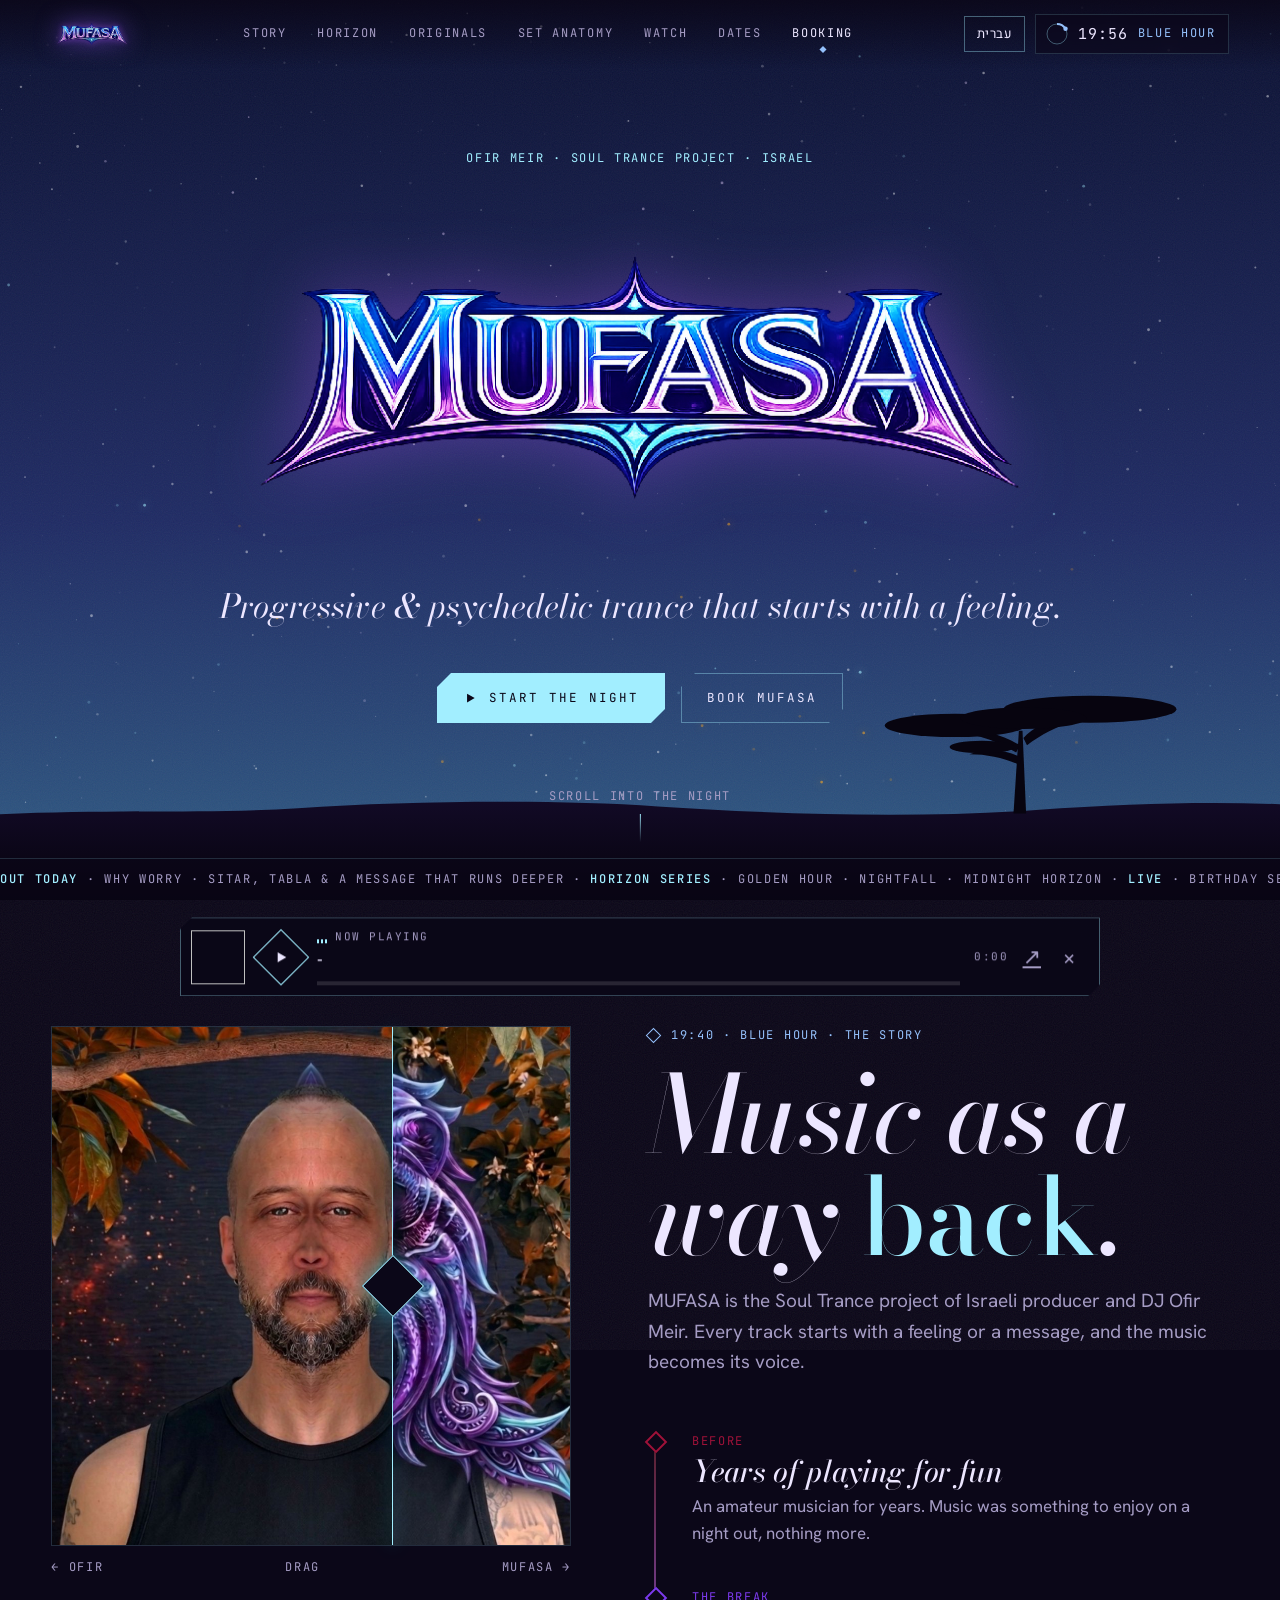
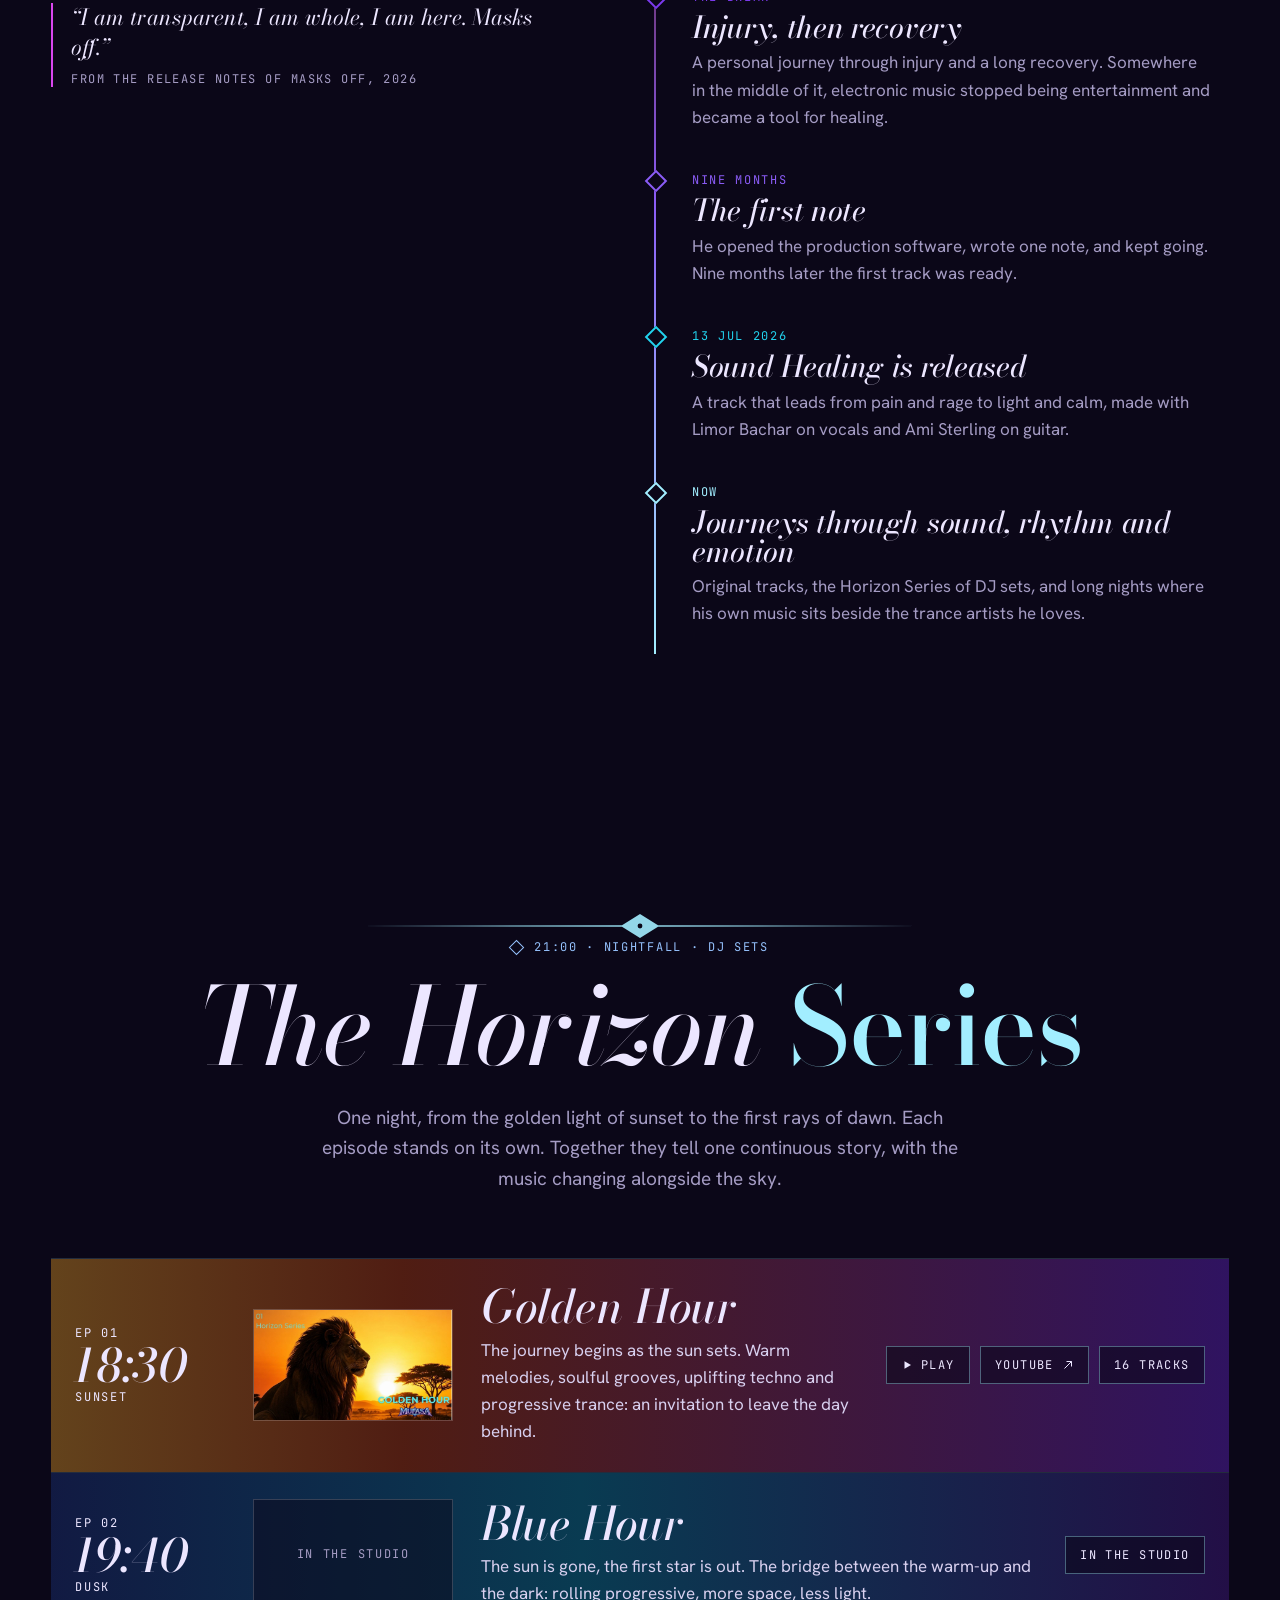
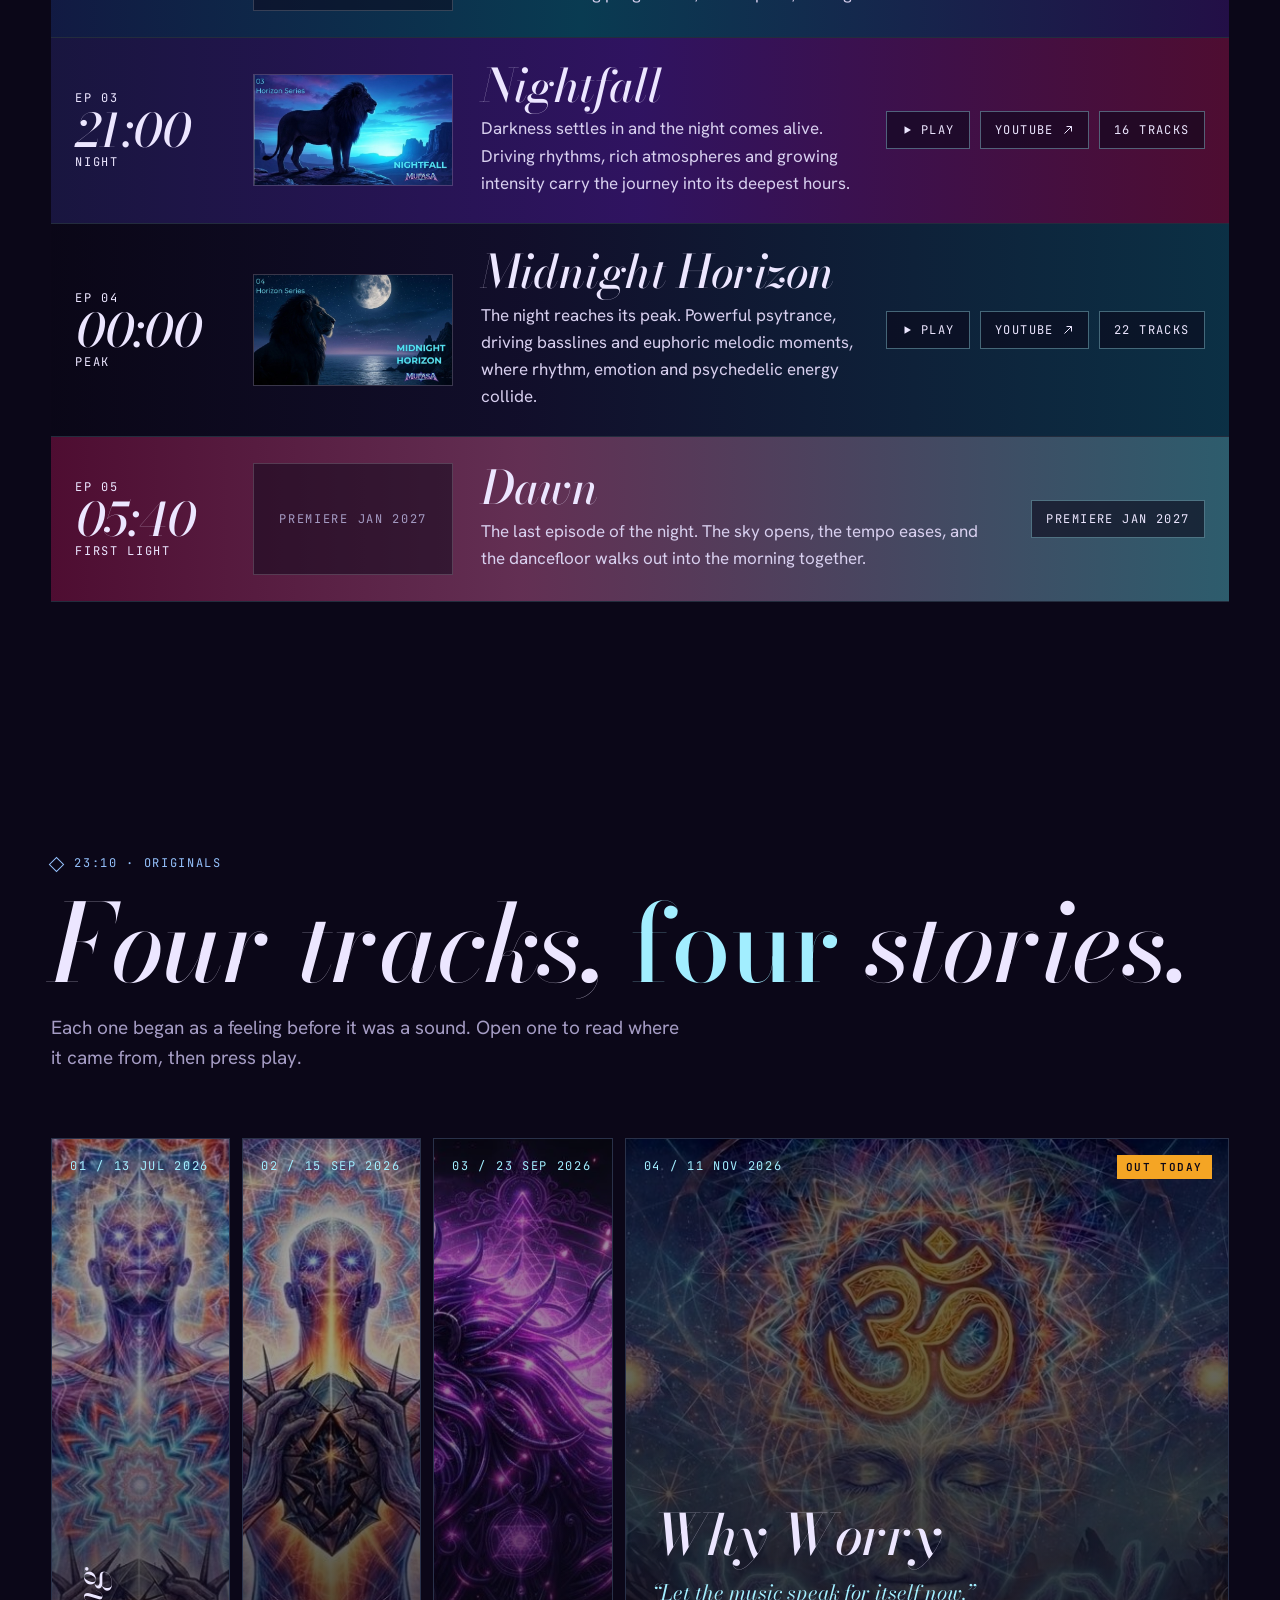
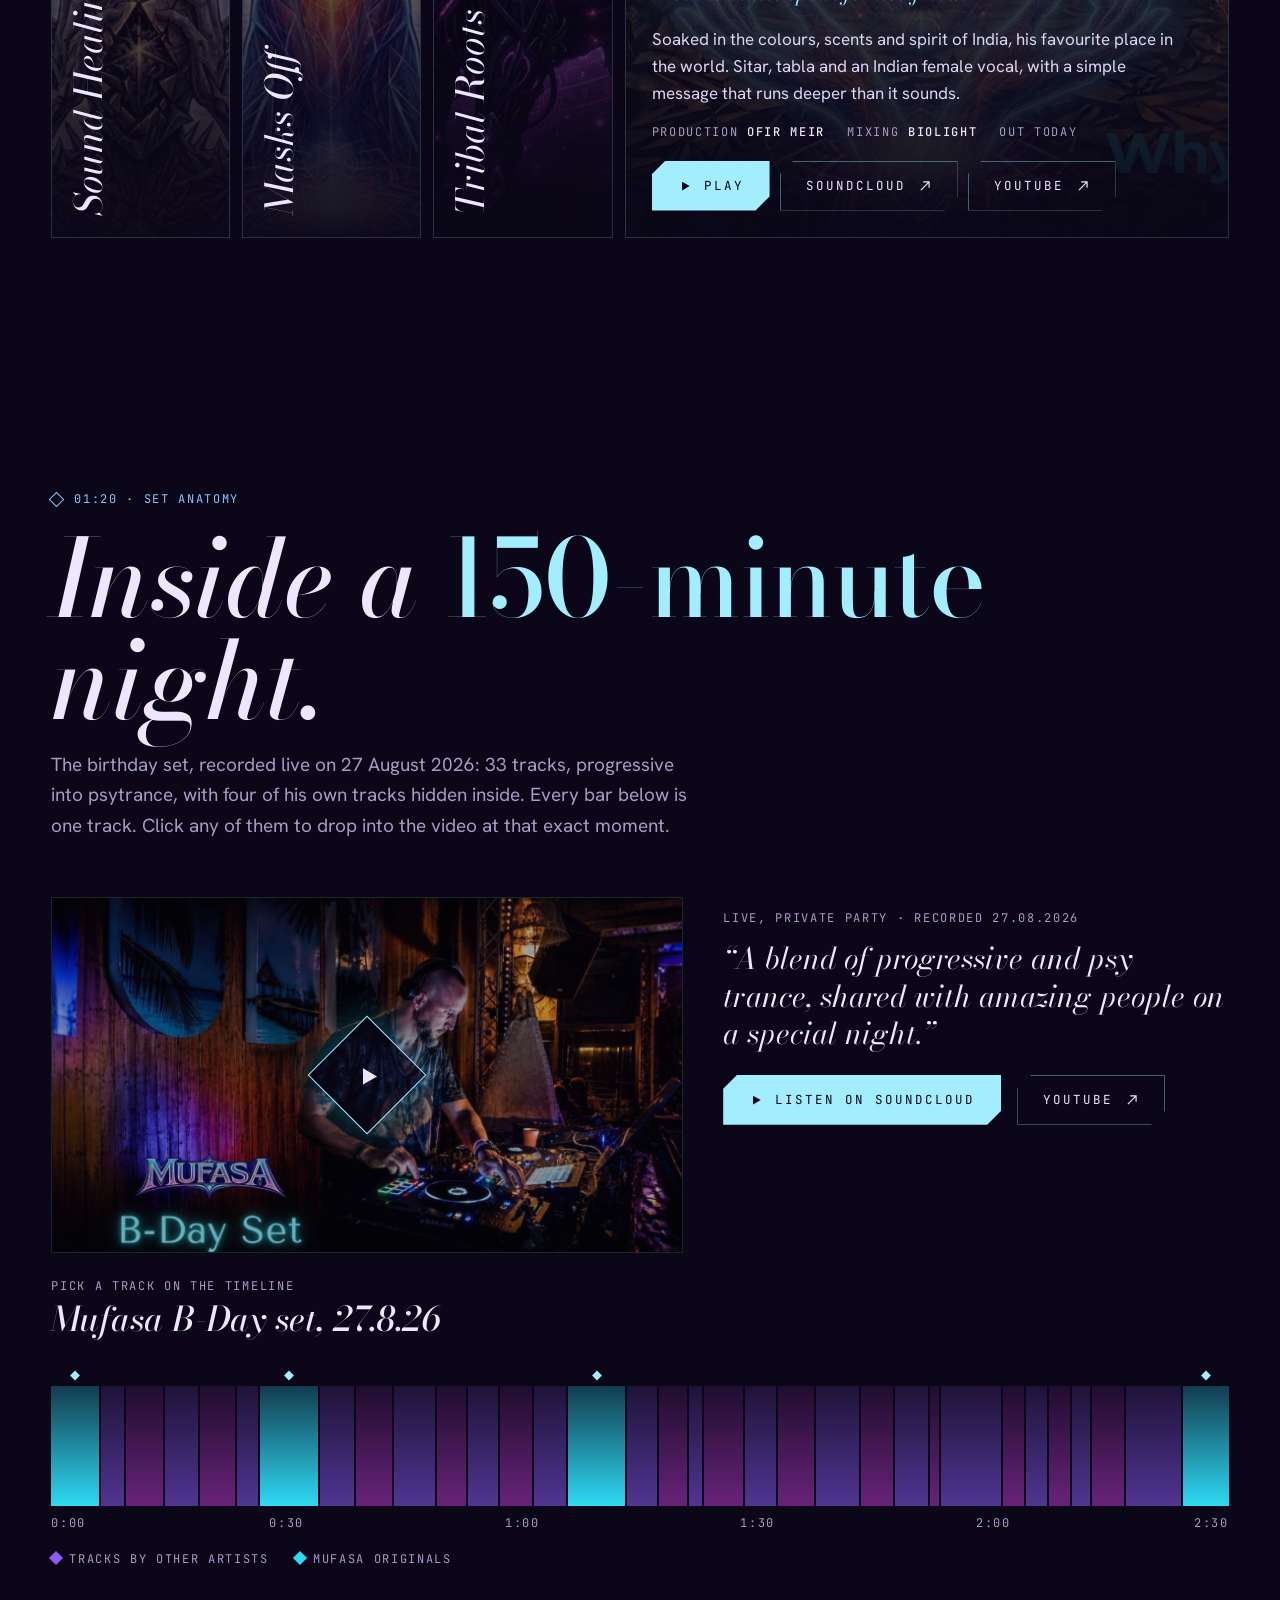
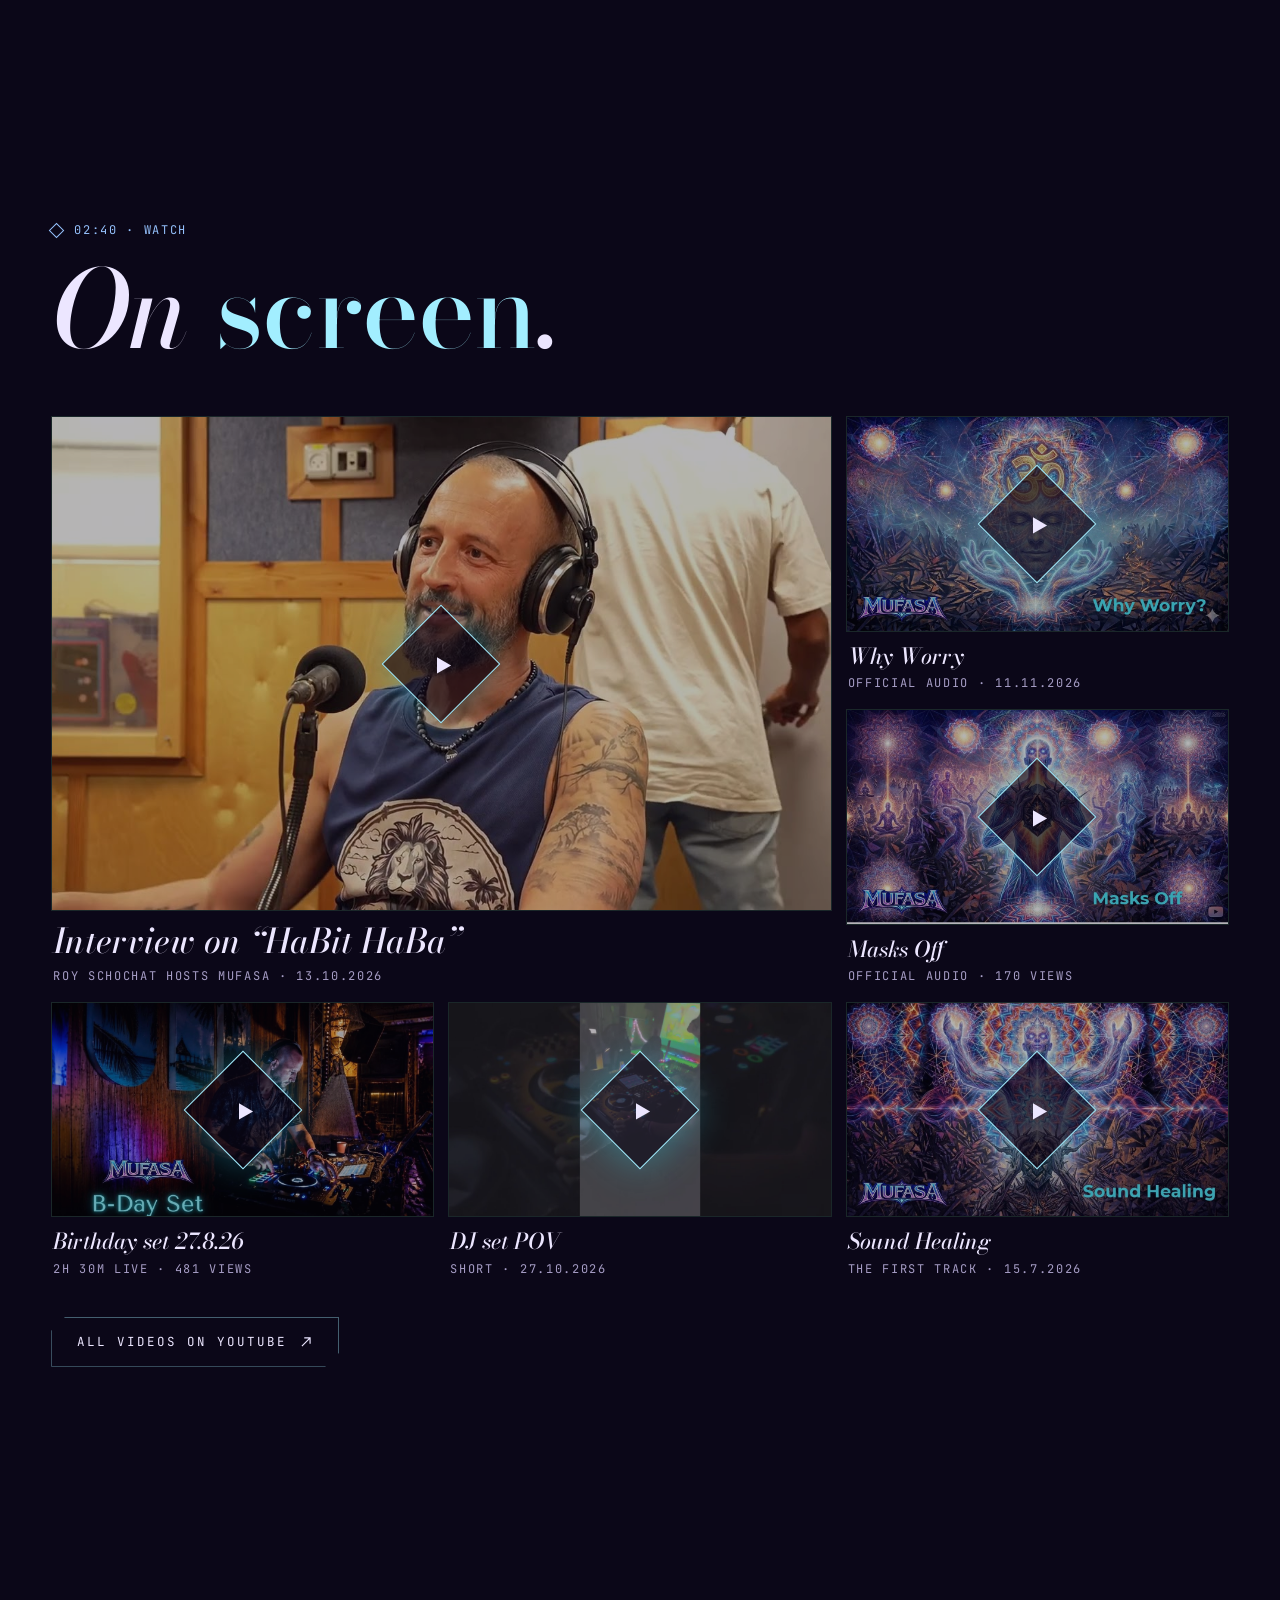
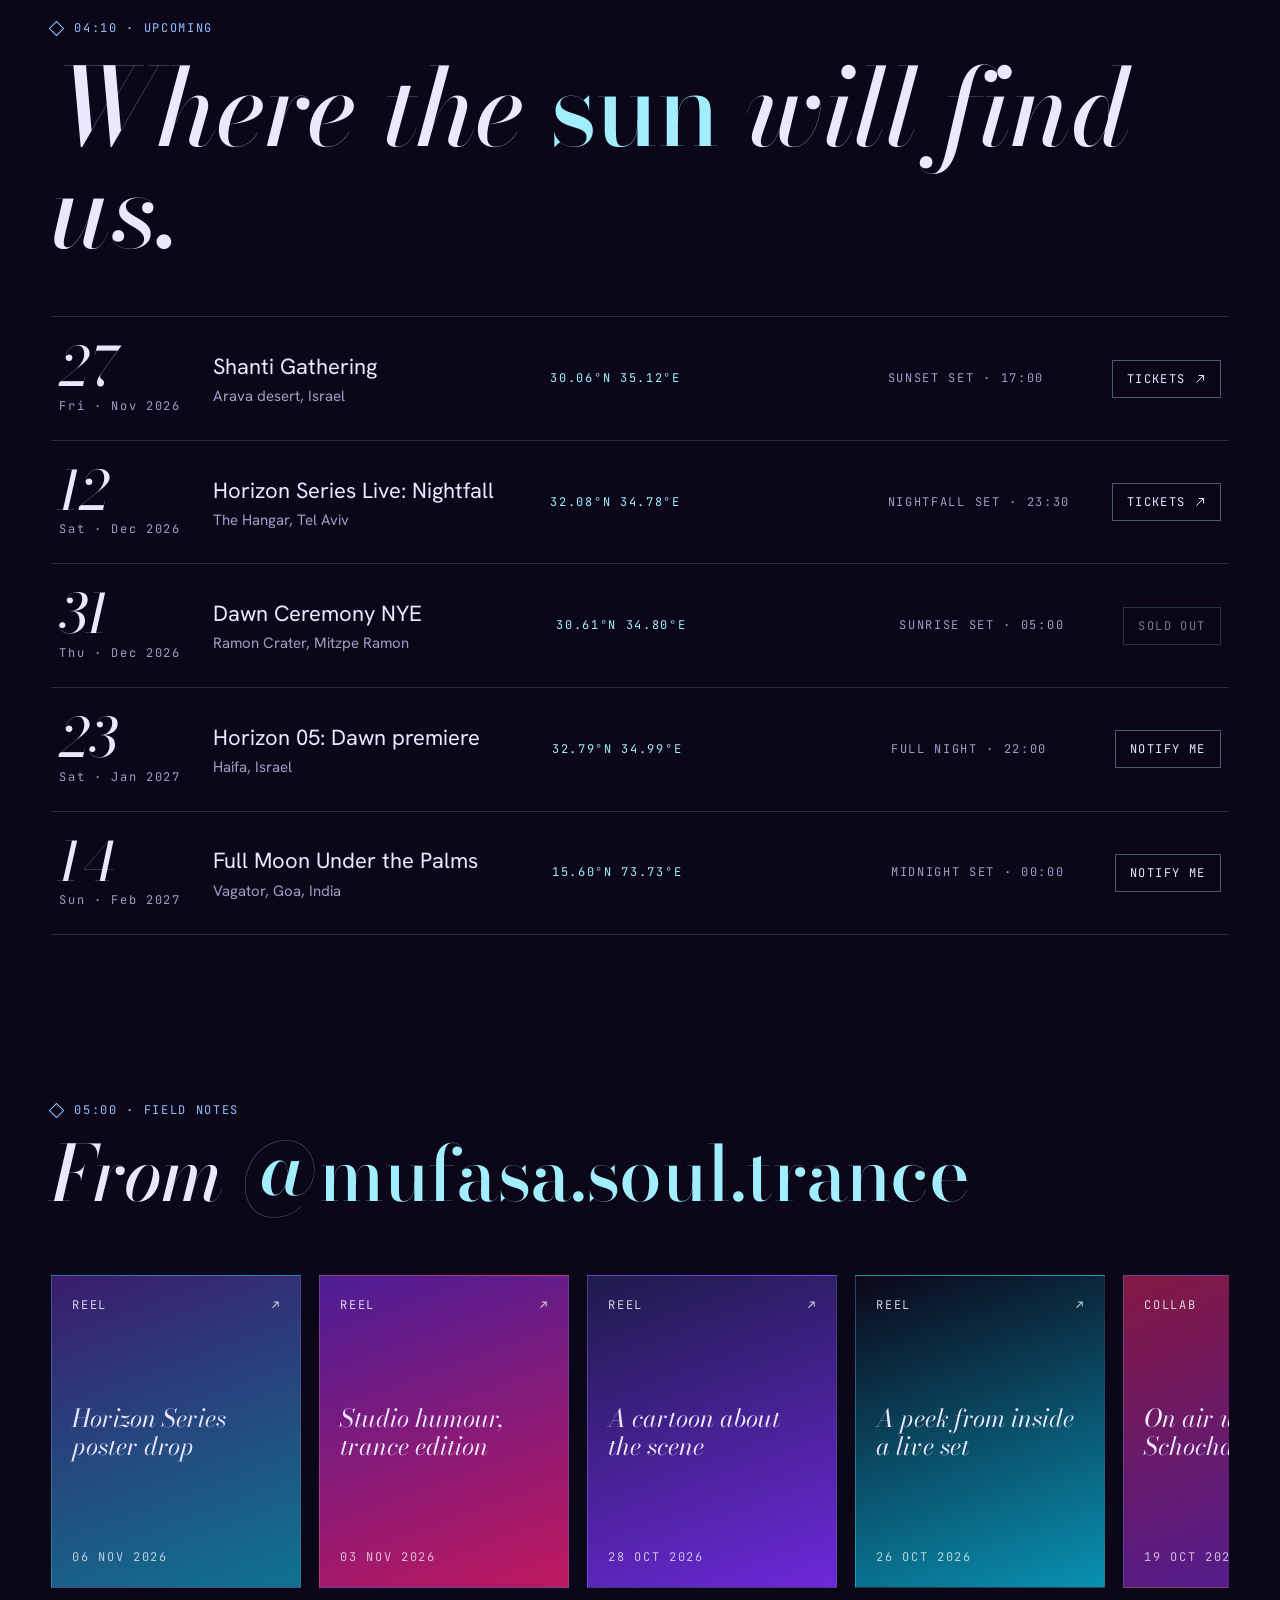
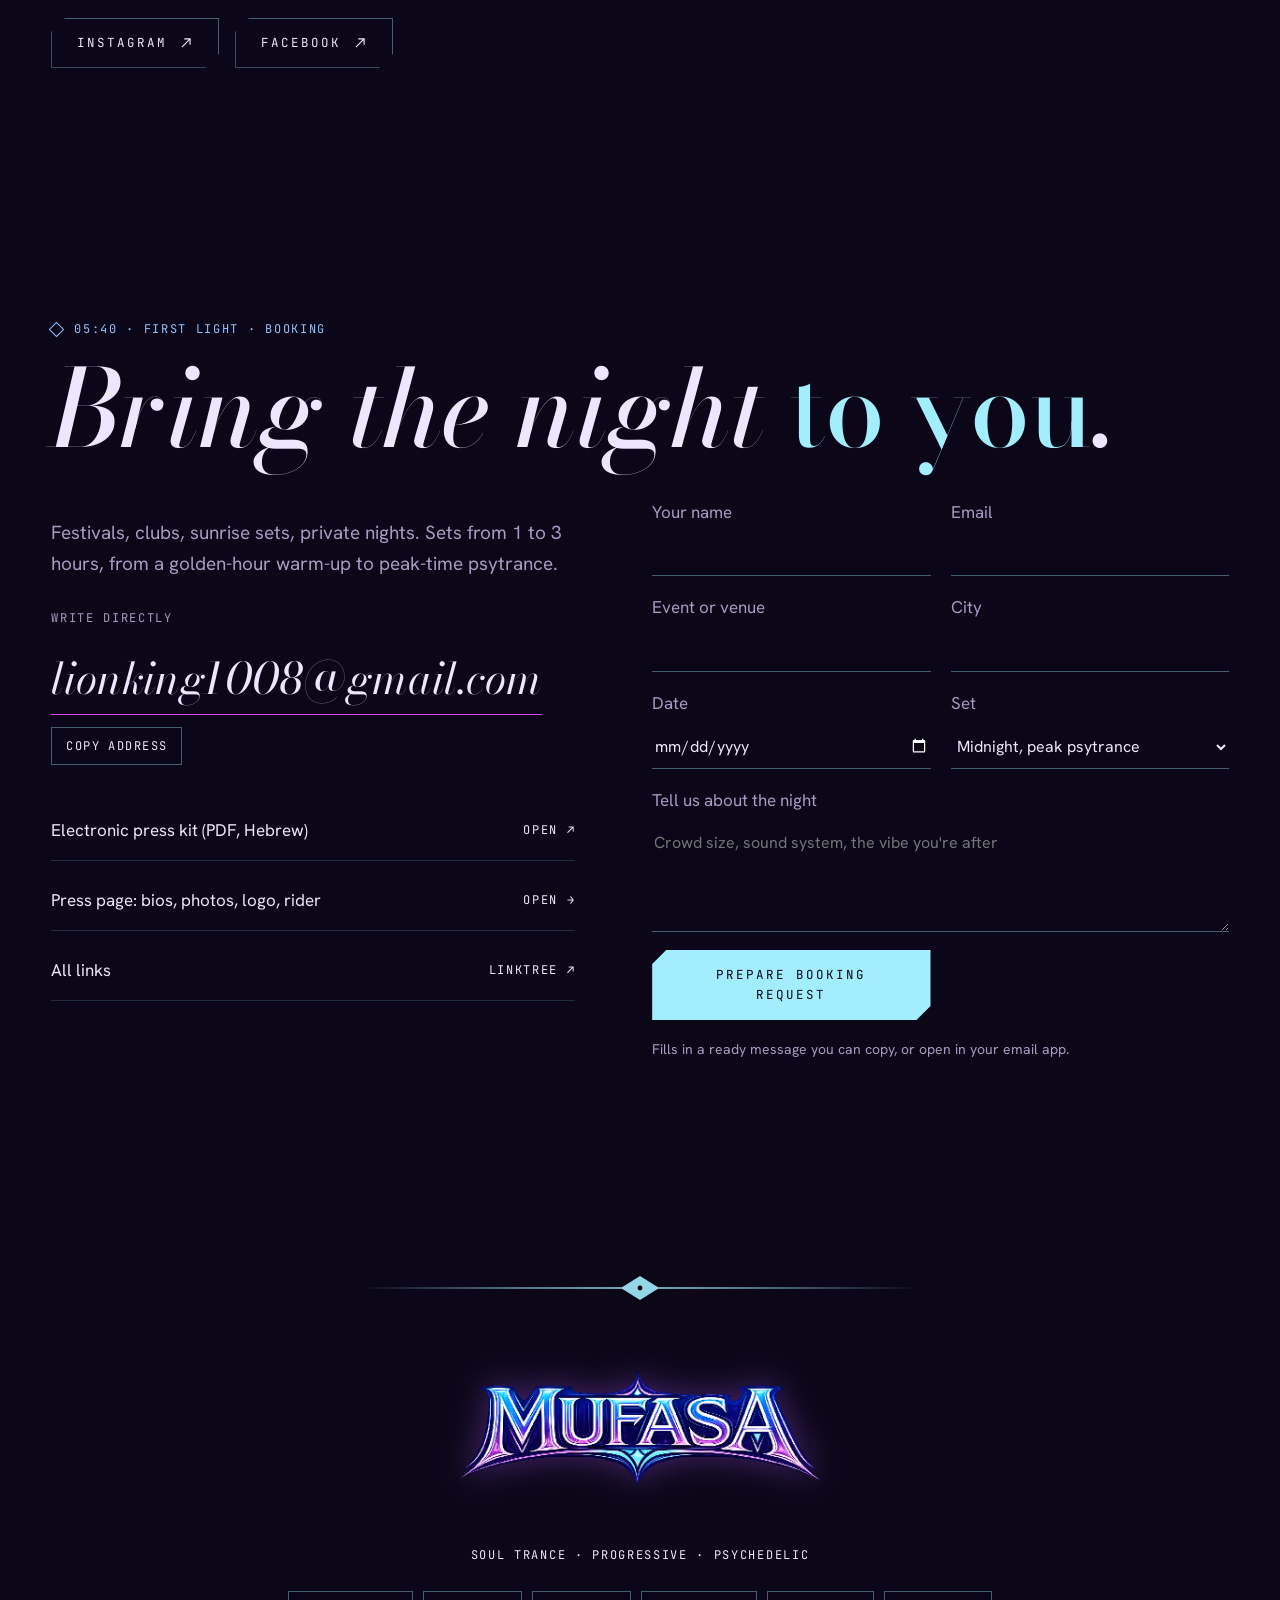
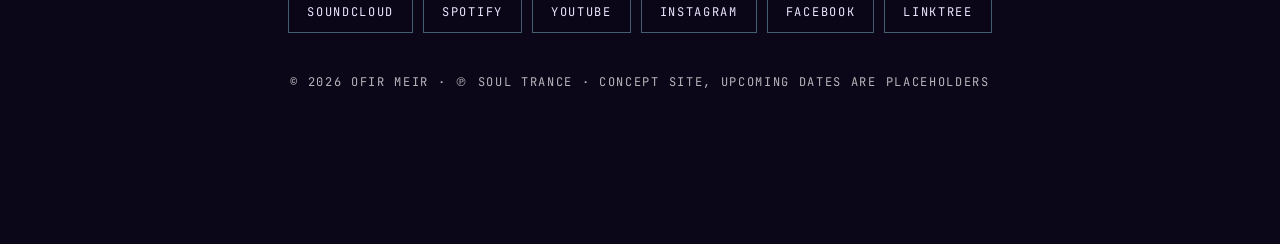
==== commit c3074e3a: "Hebrew display font Noto Rashi Hebrew; one video at a time Co-Authored-By: Claude Opus 5.5 <noreply@" ====
--- a/index.html
+++ b/index.html
@@ -11,7 +11,7 @@
 <link rel="icon" href="assets/img/favicon.svg" type="image/svg+xml">
 <link rel="preconnect" href="https://fonts.googleapis.com">
 <link rel="preconnect" href="https://fonts.gstatic.com" crossorigin>
-<link href="https://fonts.googleapis.com/css2?family=Bodoni+Moda:ital,opsz,wght@0,6..96,400..700;1,6..96,400..700&family=Frank+Ruhl+Libre:wght@400;500;700&family=Heebo:wght@400;500;600&family=Hanken+Grotesk:wght@400;500;600&family=JetBrains+Mono:wght@400;500&display=swap" rel="stylesheet">
+<link href="https://fonts.googleapis.com/css2?family=Bodoni+Moda:ital,opsz,wght@0,6..96,400..700;1,6..96,400..700&family=Noto+Rashi+Hebrew:wght@400;500;600&family=Heebo:wght@400;500;600&family=Hanken+Grotesk:wght@400;500;600&family=JetBrains+Mono:wght@400;500&display=swap" rel="stylesheet">
 <link rel="stylesheet" href="assets/css/site.css">
 <!--HEAD-END-->
 </head>
--- a/assets/css/site.css
+++ b/assets/css/site.css
@@ -23,7 +23,7 @@
   --sky-low: #d9822b;
   --phase-accent: var(--amber);
 
-  --f-display: "Bodoni Moda", "Frank Ruhl Libre", "Didot", serif;
+  --f-display: "Bodoni Moda", "Noto Rashi Hebrew", "Didot", serif;
   --f-body: "Hanken Grotesk", "Heebo", system-ui, sans-serif;
   --f-mono: "JetBrains Mono", "Heebo", ui-monospace, monospace;
 
@@ -443,7 +443,7 @@
 [dir="rtl"] body { font-family: "Heebo", "Hanken Grotesk", system-ui, sans-serif; }
 [dir="rtl"] h1, [dir="rtl"] h2, [dir="rtl"] h3, [dir="rtl"] .hero__line, [dir="rtl"] .masks__quote, [dir="rtl"] .big-quote,
 [dir="rtl"] .slab__body blockquote, [dir="rtl"] .note__text, [dir="rtl"] .now-track strong, [dir="rtl"] .vid figcaption b, [dir="rtl"] .date__day {
-  font-family: "Frank Ruhl Libre", "Bodoni Moda", serif; font-style: normal;
+  font-family: "Noto Rashi Hebrew", "Bodoni Moda", serif; font-style: normal; font-weight: 500;
 }
 [dir="rtl"] h2 { line-height: 1.05; letter-spacing: 0; }
 [dir="rtl"] [lang="en"] { font-family: var(--f-display); font-style: italic; }
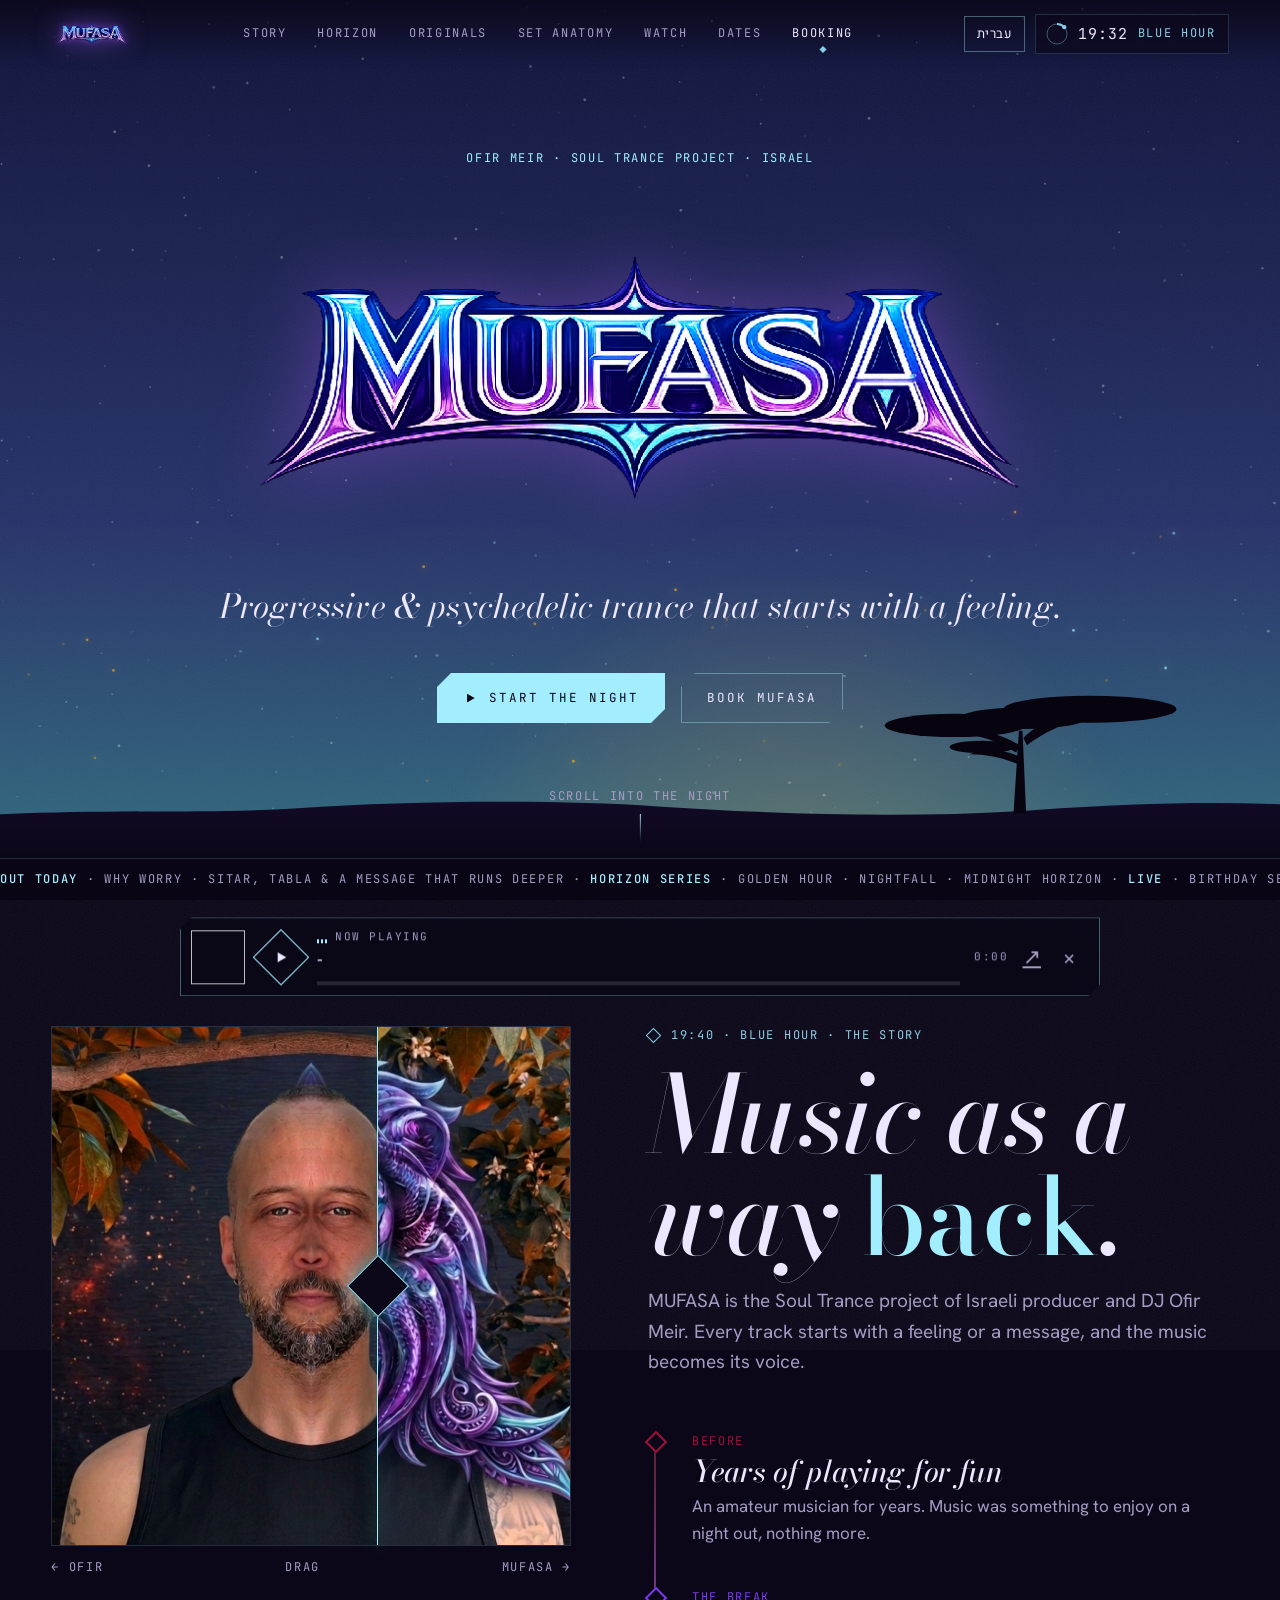
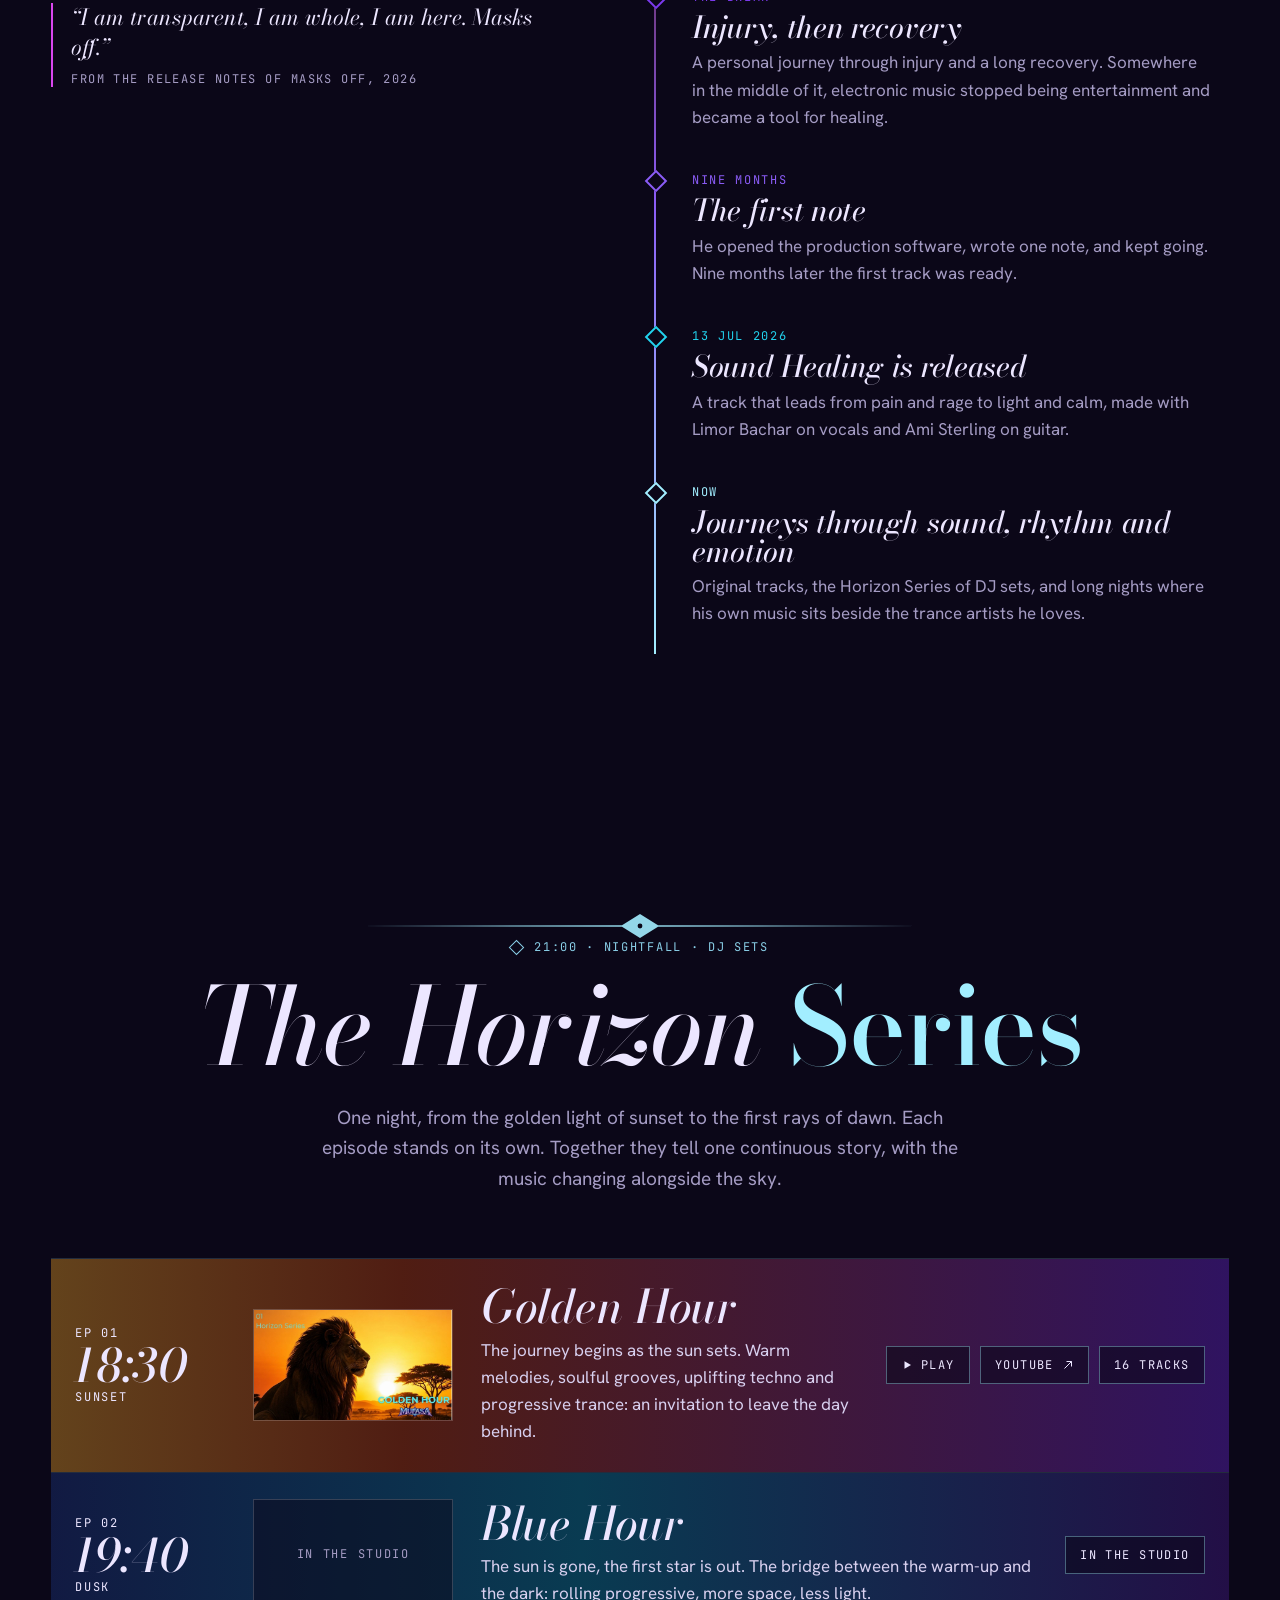
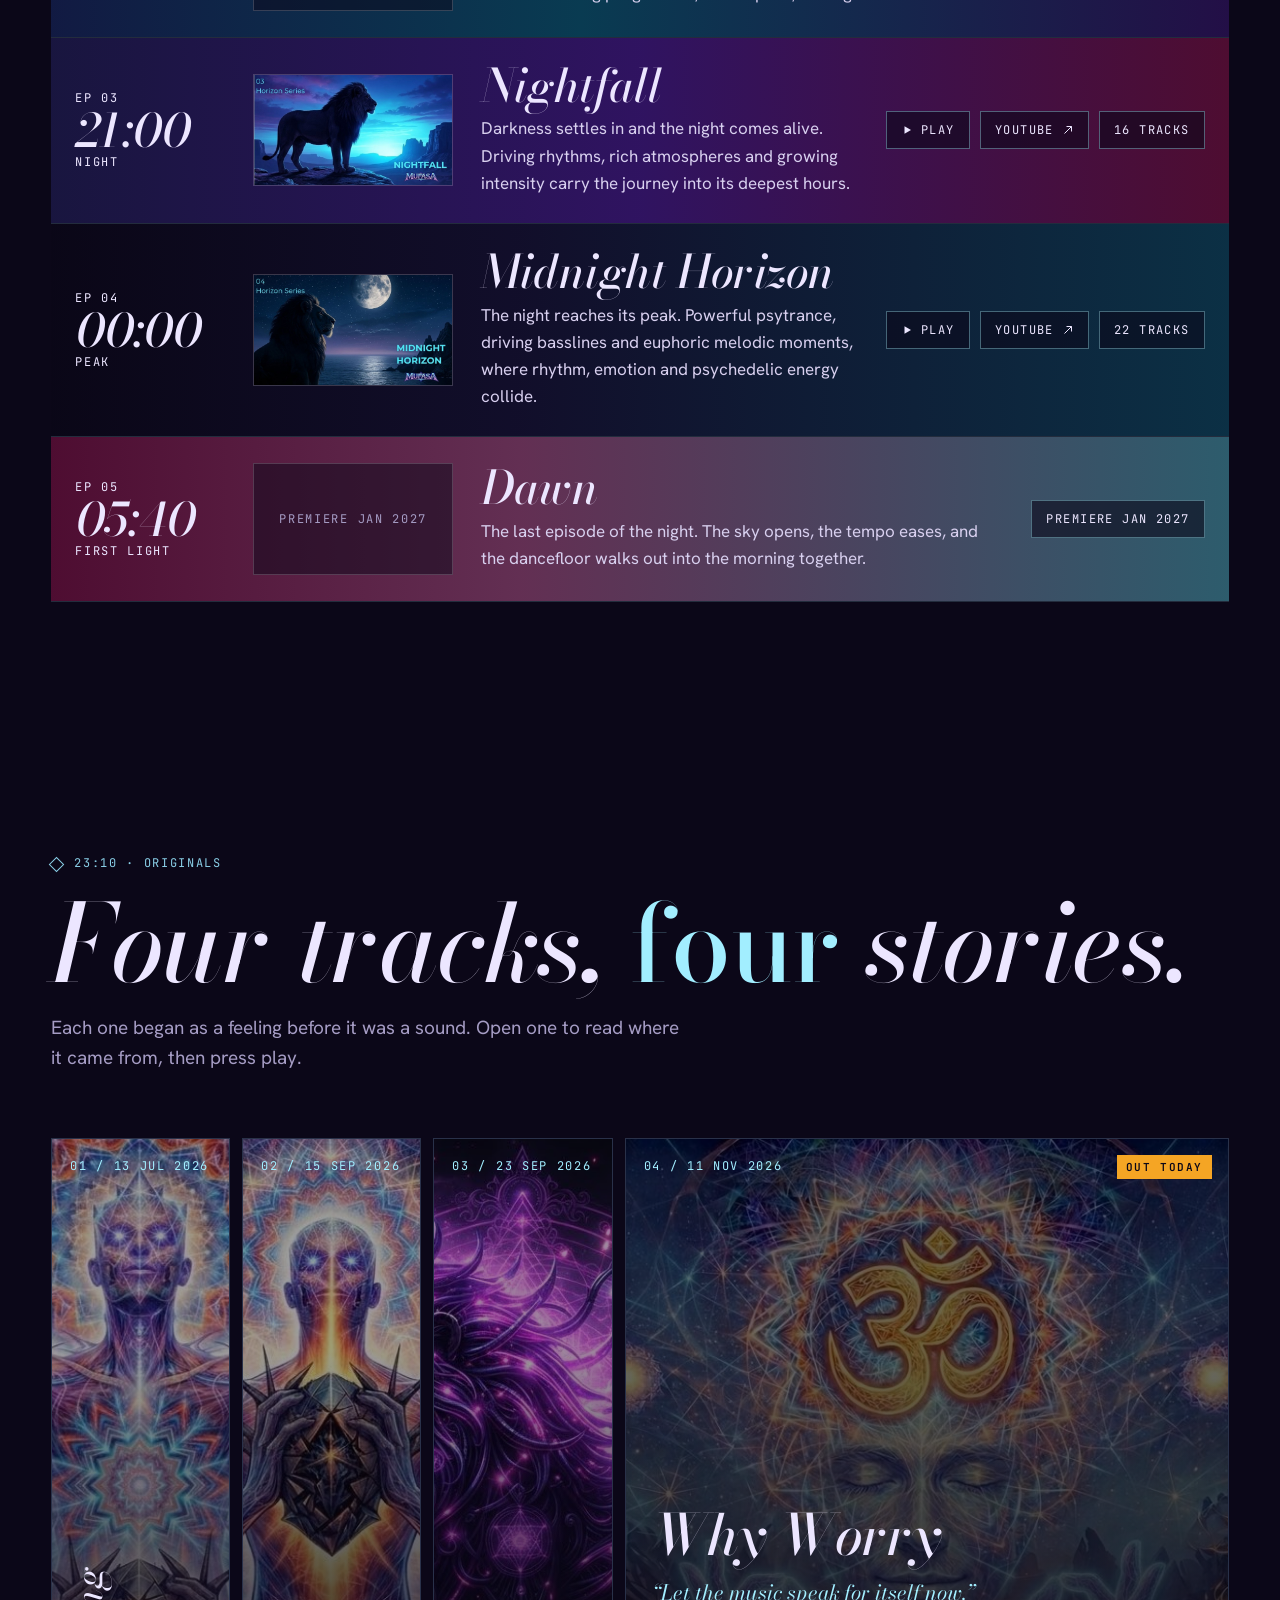
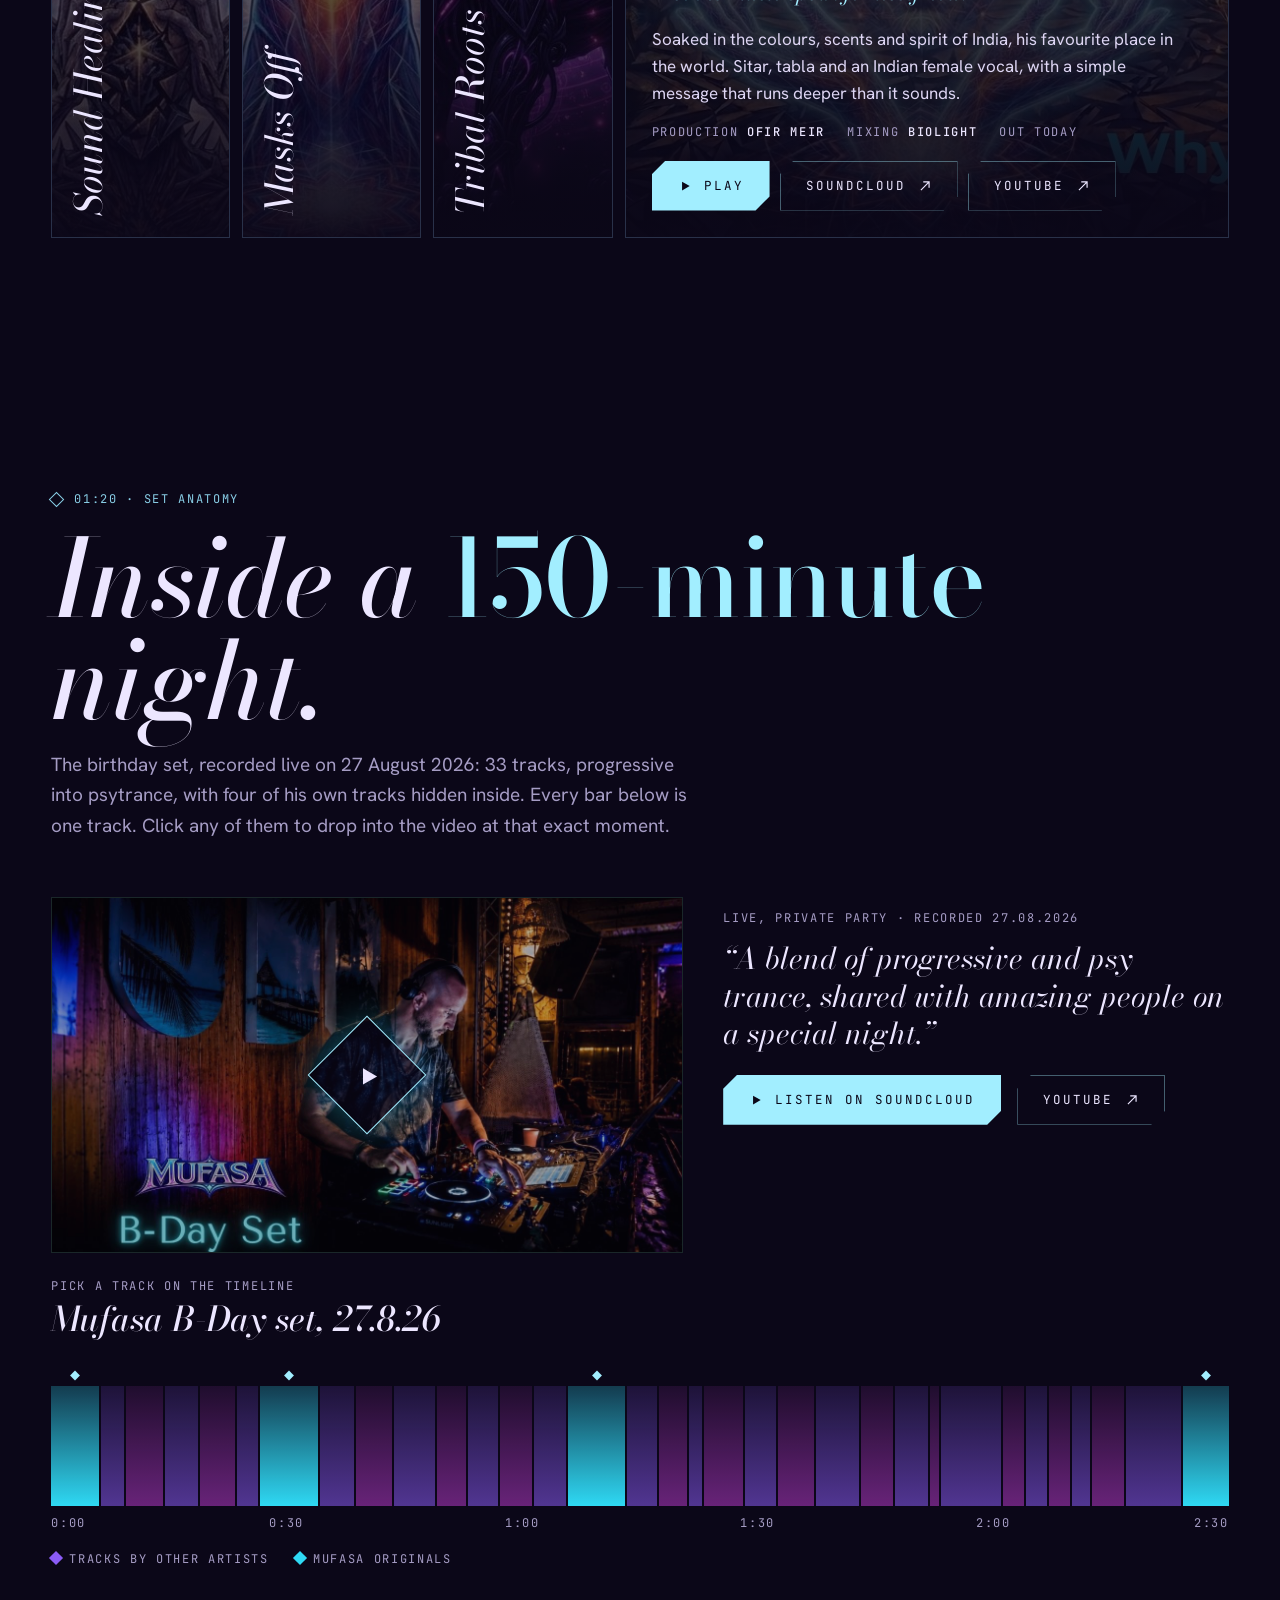
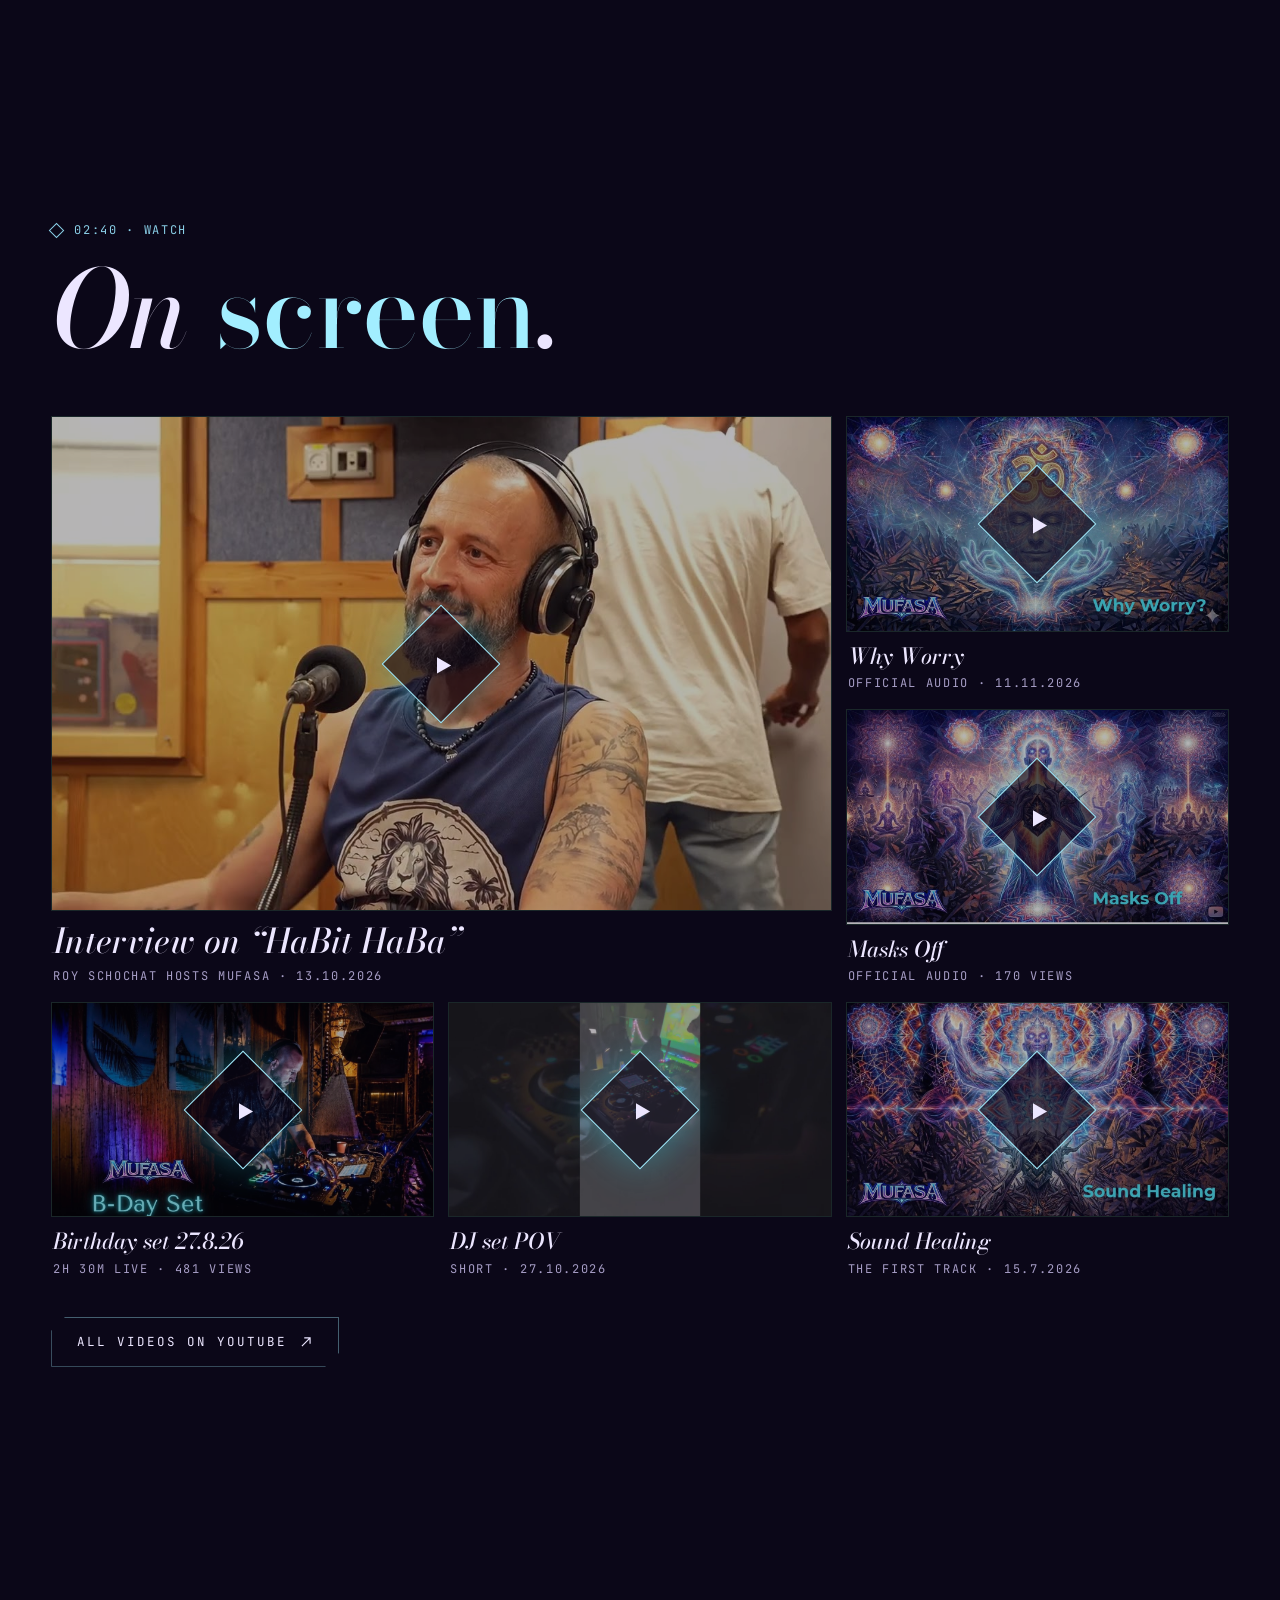
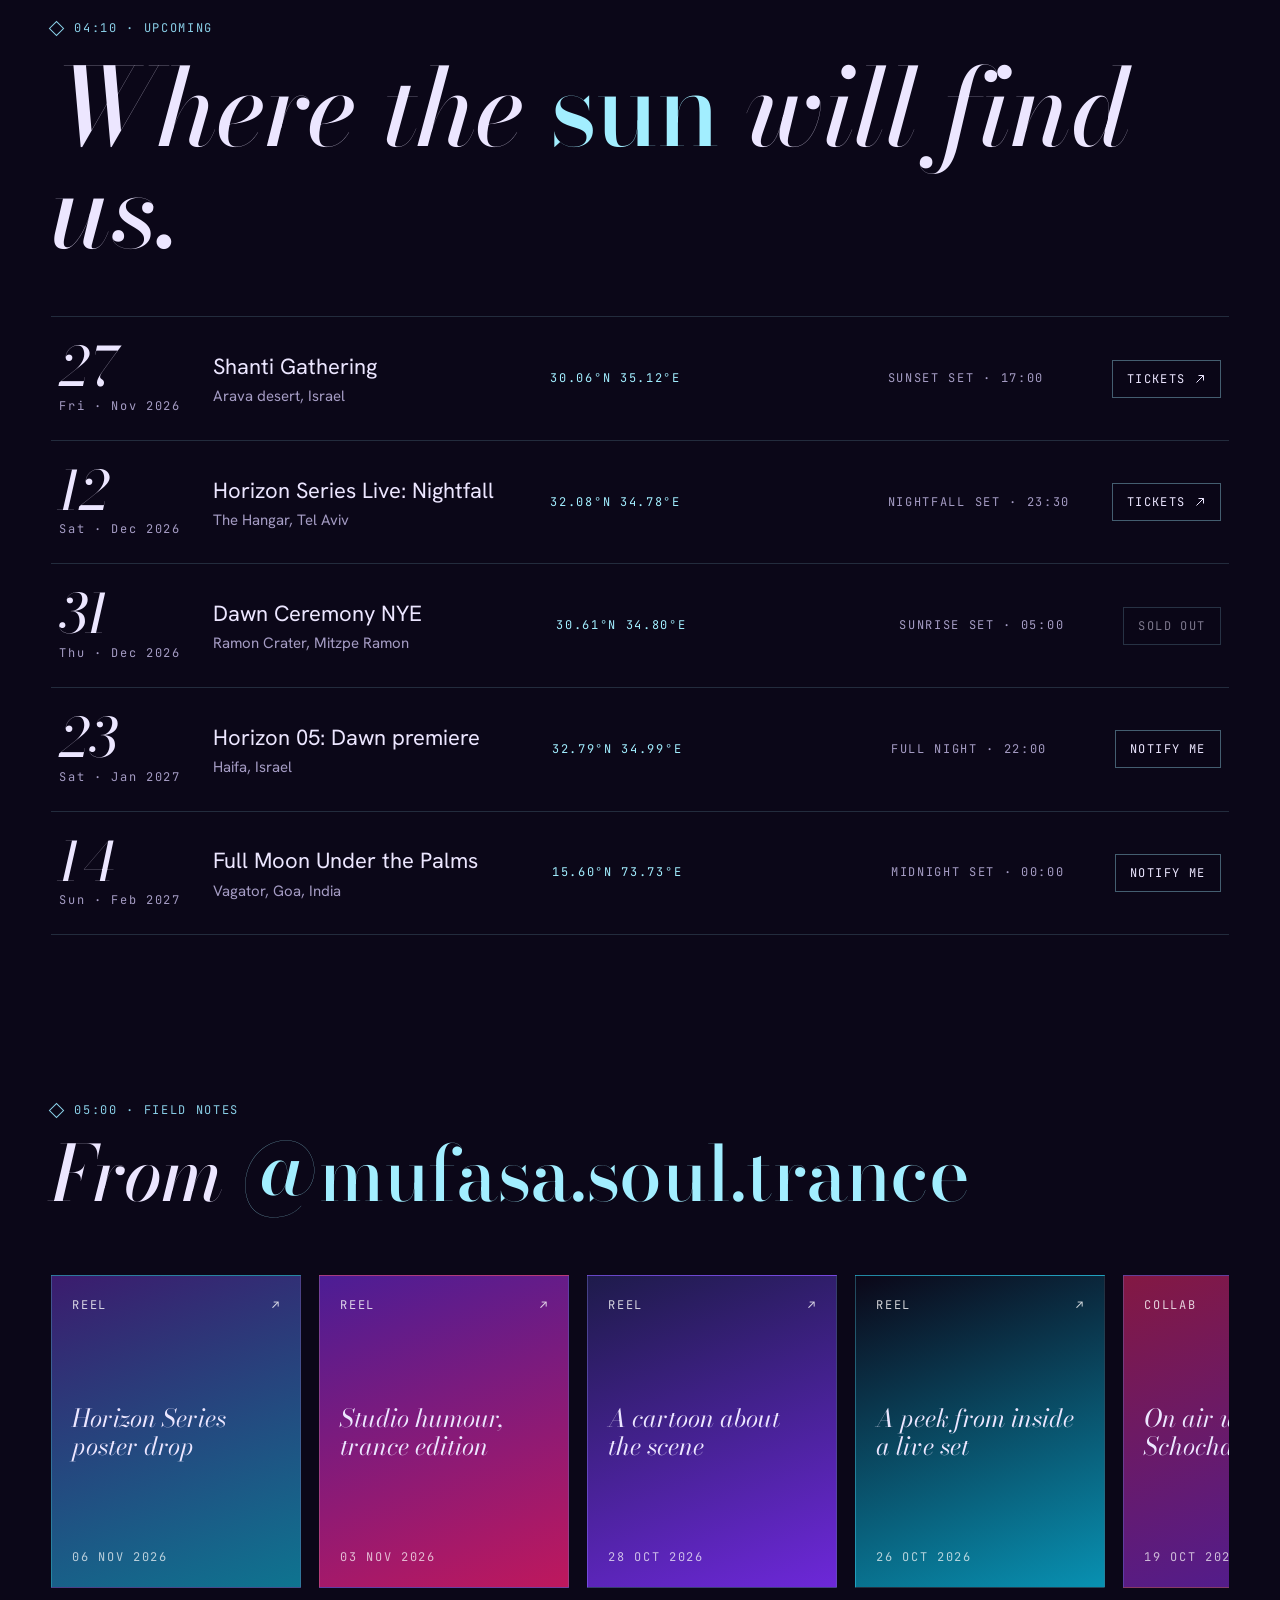
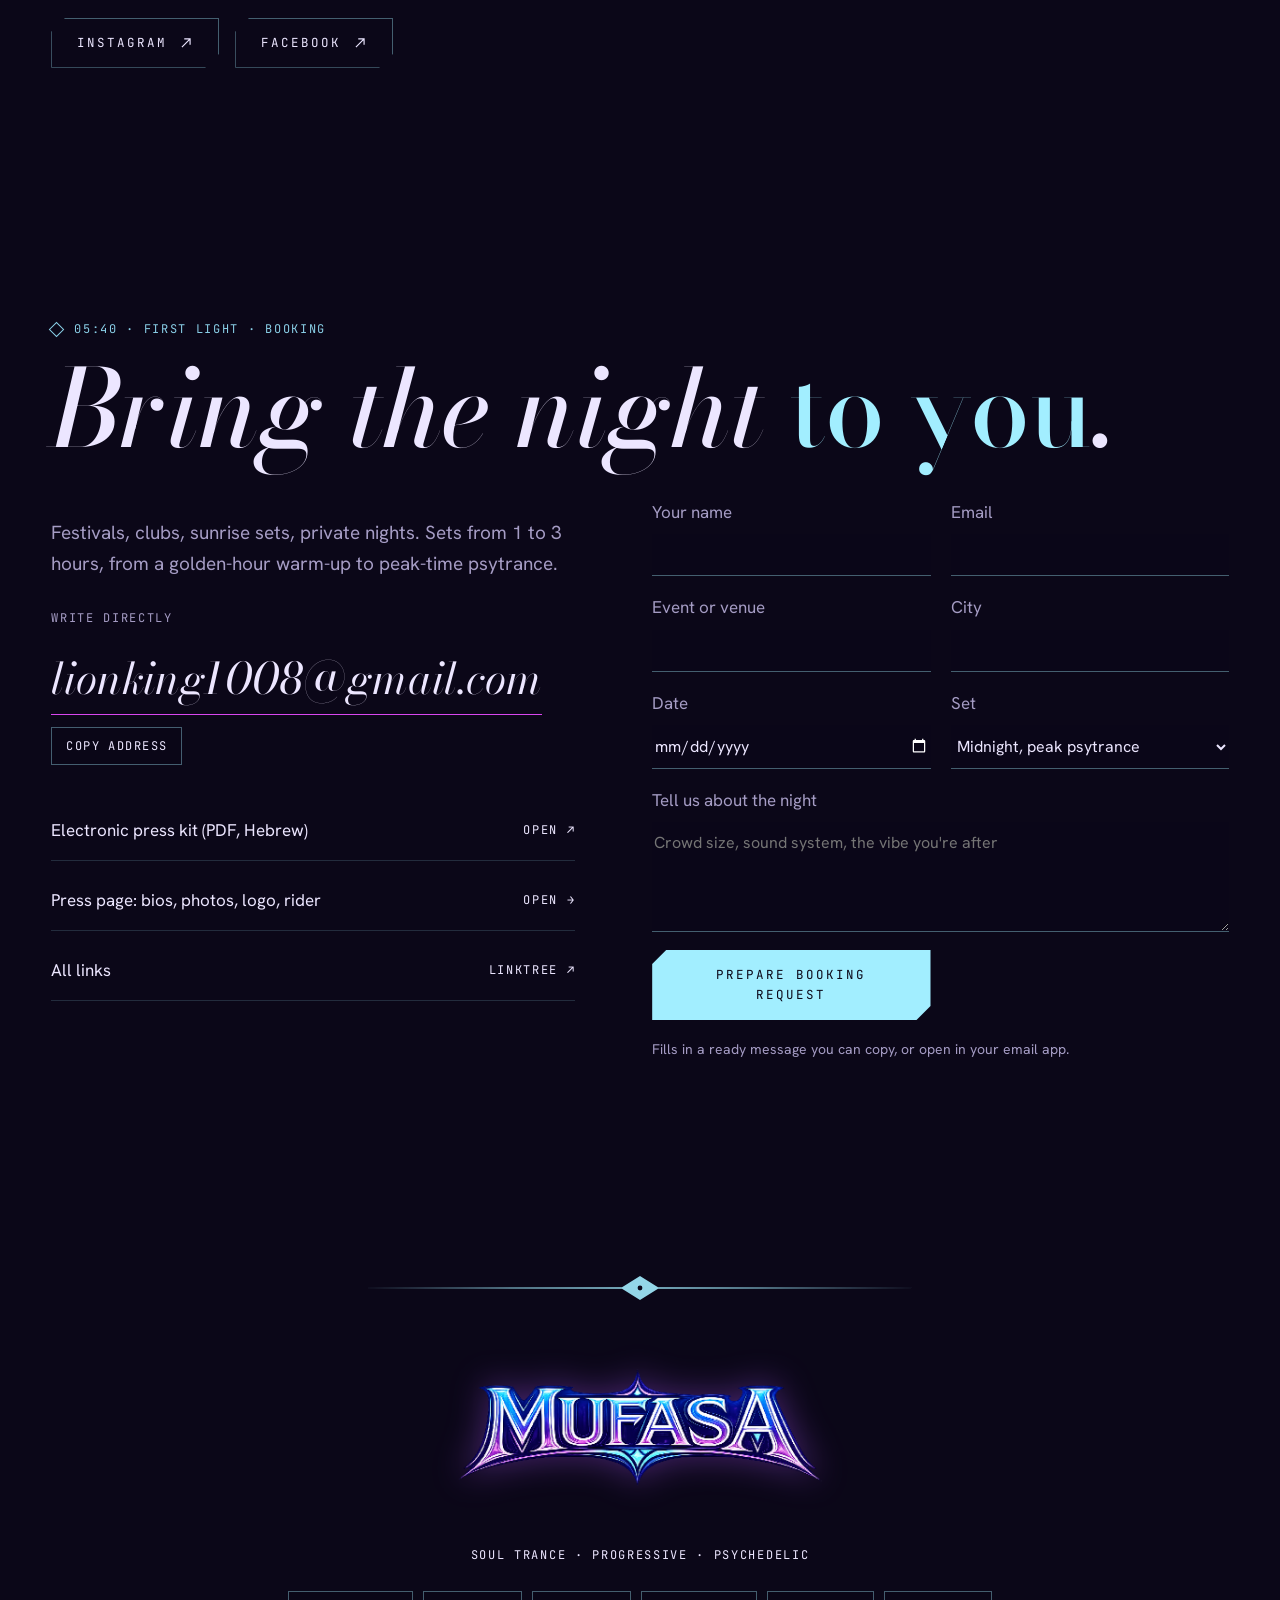
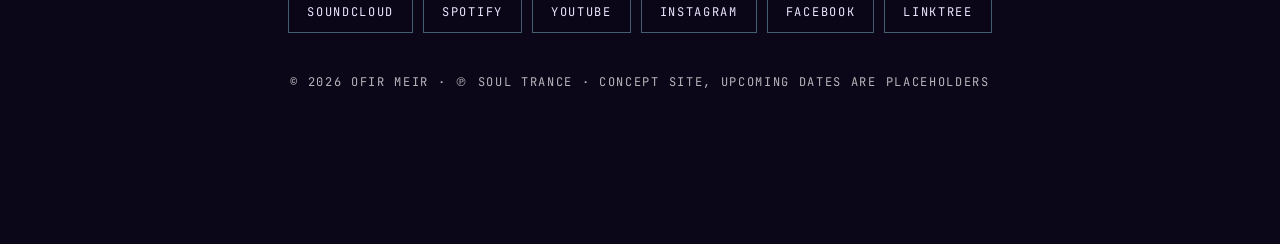
==== commit f4f6b2fd: "Hebrew display font: Bellefair Co-Authored-By: Claude Opus 5.5 <noreply@anthropic.com>" ====
--- a/index.html
+++ b/index.html
@@ -11,7 +11,7 @@
 <link rel="icon" href="assets/img/favicon.svg" type="image/svg+xml">
 <link rel="preconnect" href="https://fonts.googleapis.com">
 <link rel="preconnect" href="https://fonts.gstatic.com" crossorigin>
-<link href="https://fonts.googleapis.com/css2?family=Bodoni+Moda:ital,opsz,wght@0,6..96,400..700;1,6..96,400..700&family=Noto+Rashi+Hebrew:wght@400;500;600&family=Heebo:wght@400;500;600&family=Hanken+Grotesk:wght@400;500;600&family=JetBrains+Mono:wght@400;500&display=swap" rel="stylesheet">
+<link href="https://fonts.googleapis.com/css2?family=Bodoni+Moda:ital,opsz,wght@0,6..96,400..700;1,6..96,400..700&family=Bellefair&family=Heebo:wght@400;500;600&family=Hanken+Grotesk:wght@400;500;600&family=JetBrains+Mono:wght@400;500&display=swap" rel="stylesheet">
 <link rel="stylesheet" href="assets/css/site.css">
 <!--HEAD-END-->
 </head>
--- a/assets/css/site.css
+++ b/assets/css/site.css
@@ -23,7 +23,7 @@
   --sky-low: #d9822b;
   --phase-accent: var(--amber);
 
-  --f-display: "Bodoni Moda", "Noto Rashi Hebrew", "Didot", serif;
+  --f-display: "Bodoni Moda", "Bellefair", "Didot", serif;
   --f-body: "Hanken Grotesk", "Heebo", system-ui, sans-serif;
   --f-mono: "JetBrains Mono", "Heebo", ui-monospace, monospace;
 
@@ -443,7 +443,7 @@
 [dir="rtl"] body { font-family: "Heebo", "Hanken Grotesk", system-ui, sans-serif; }
 [dir="rtl"] h1, [dir="rtl"] h2, [dir="rtl"] h3, [dir="rtl"] .hero__line, [dir="rtl"] .masks__quote, [dir="rtl"] .big-quote,
 [dir="rtl"] .slab__body blockquote, [dir="rtl"] .note__text, [dir="rtl"] .now-track strong, [dir="rtl"] .vid figcaption b, [dir="rtl"] .date__day {
-  font-family: "Noto Rashi Hebrew", "Bodoni Moda", serif; font-style: normal; font-weight: 500;
+  font-family: "Bellefair", "Bodoni Moda", serif; font-style: normal; font-weight: 400;
 }
 [dir="rtl"] h2 { line-height: 1.05; letter-spacing: 0; }
 [dir="rtl"] [lang="en"] { font-family: var(--f-display); font-style: italic; }
